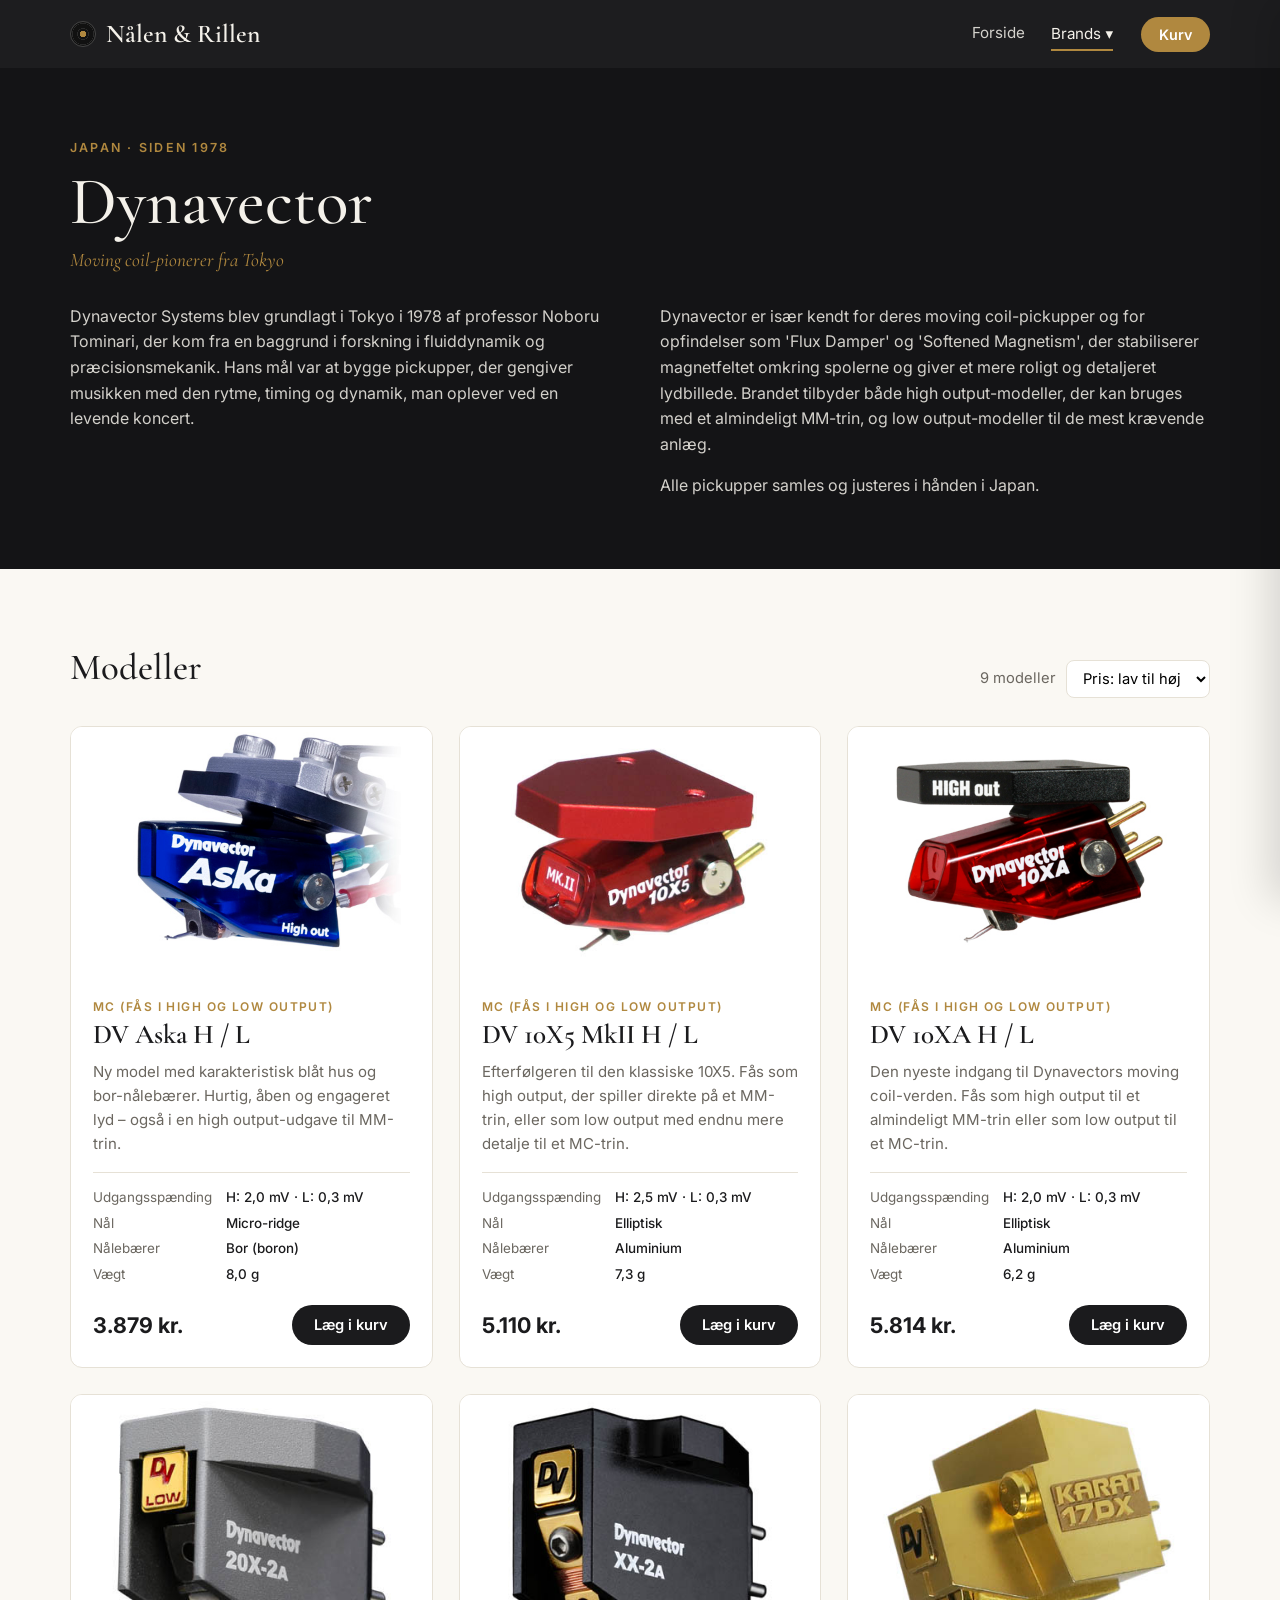
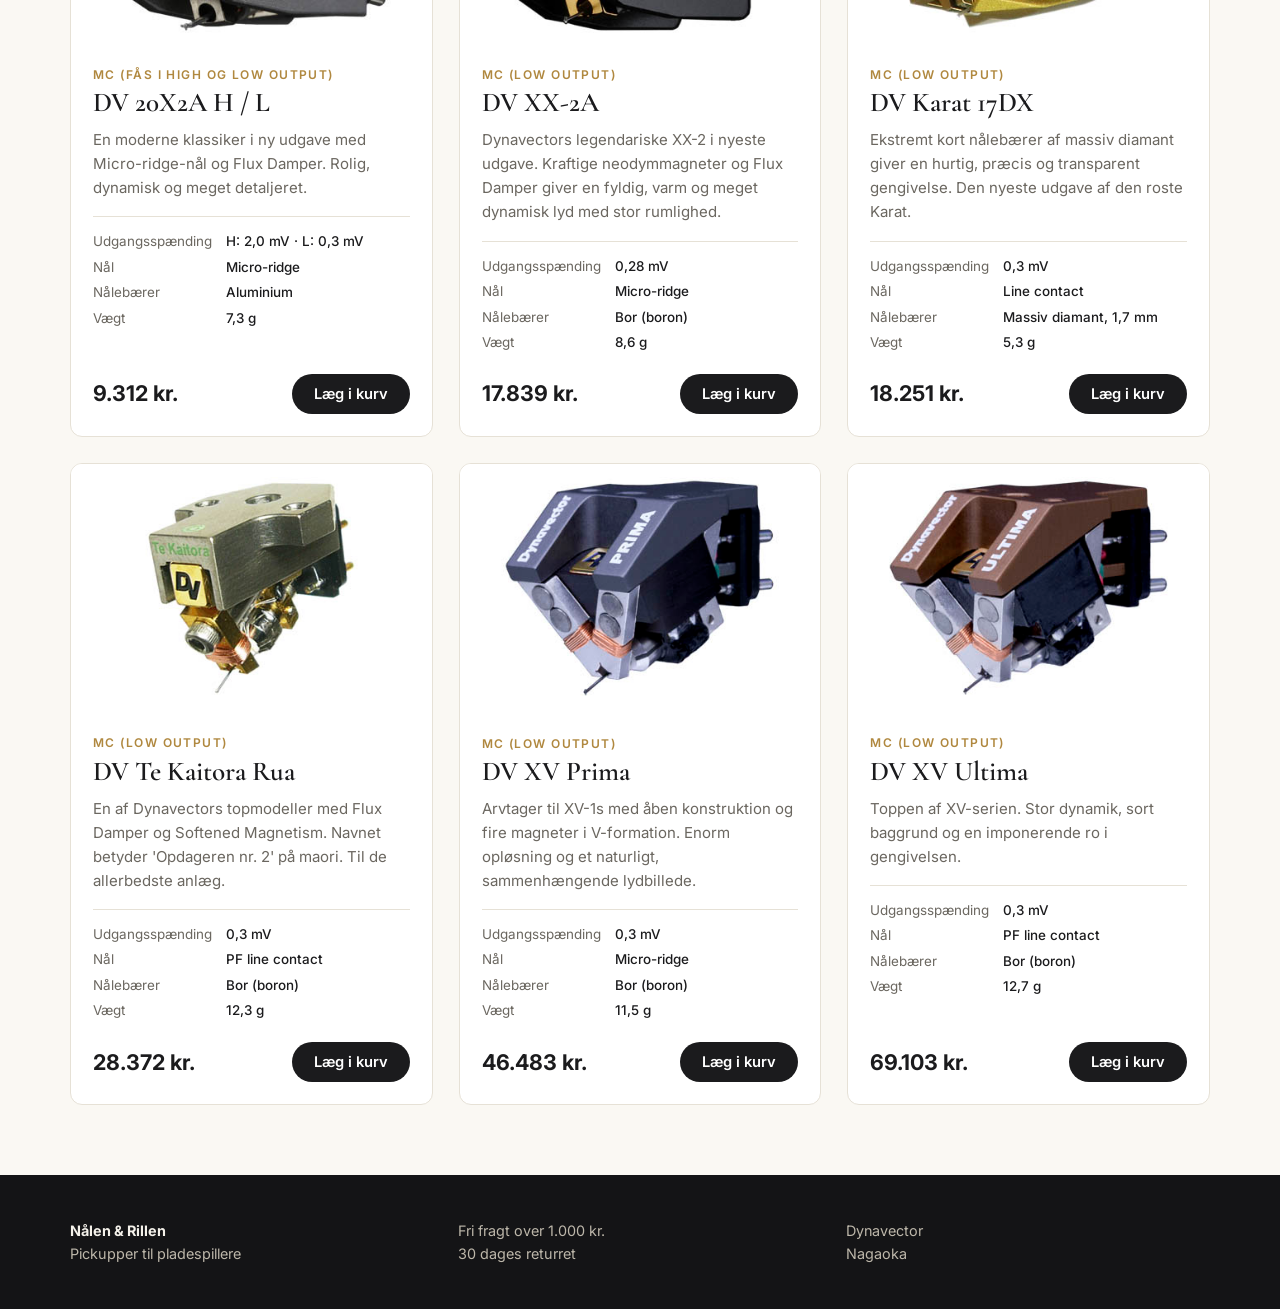
==== dynavector.html @ 0e0e4cc5 "Add files via upload" ====
<!doctype html>
<html lang="da">
<head>
  <meta charset="utf-8">
  <meta name="viewport" content="width=device-width, initial-scale=1">
  <link rel="preconnect" href="https://fonts.googleapis.com">
  <link href="https://fonts.googleapis.com/css2?family=Cormorant+Garamond:wght@500;600&family=Inter:wght@400;500;600;700&display=swap" rel="stylesheet">
  <link rel="stylesheet" href="css/style.css">
  <script src="js/products.js" defer></script>
  <script src="js/shop.js" defer></script>
  <title>Dynavector pickupper – Nålen & Rillen</title>
</head>
<body data-page="dynavector">
  <section class="brand-hero">
    <div class="wrap" id="brand-intro"></div>
  </section>
  <section>
    <div class="wrap">
      <div class="section-head">
        <h2>Modeller</h2>
        <div class="toolbar">
          <span id="count"></span>
          <select id="sort" aria-label="Sortér">
            <option value="asc">Pris: lav til høj</option>
            <option value="desc">Pris: høj til lav</option>
            <option value="none">Standard</option>
          </select>
        </div>
      </div>
      <div class="grid" id="product-grid"></div>
    </div>
  </section>
</body>
</html>
---- css/style.css ----
:root {
  --bg: #faf8f3;
  --surface: #ffffff;
  --ink: #1b1b1d;
  --muted: #6b6760;
  --line: #e6e1d6;
  --gold: #b0883f;
  --dark: #141416;
  --radius: 12px;
  --serif: "Cormorant Garamond", Georgia, serif;
  --sans: "Inter", system-ui, -apple-system, sans-serif;
}
* { box-sizing: border-box; }
html { scroll-behavior: smooth; scroll-padding-top: 90px; }
body { margin: 0; background: var(--bg); color: var(--ink); font-family: var(--sans); line-height: 1.6; }
a { color: inherit; }
img, svg { display: block; width: 100%; height: auto; }
.wrap { max-width: 1180px; margin: 0 auto; padding: 0 20px; }

/* Header */
.site-header { position: sticky; top: 0; z-index: 20; background: rgba(20,20,22,.96); color: #f4f1ea; backdrop-filter: blur(6px); }
.header-inner { display: flex; align-items: center; gap: 28px; height: 68px; }
.logo { display: flex; align-items: center; gap: 10px; font-family: var(--serif); font-size: 1.6rem; font-weight: 600; text-decoration: none; }
.logo-disc { width: 26px; height: 26px; border-radius: 50%; background: radial-gradient(circle, var(--gold) 0 18%, #111 19% 30%, #2a2a2a 31% 34%, #111 35% 60%, #2a2a2a 61% 64%, #111 65%); border: 1px solid #444; }
.main-nav { display: flex; gap: 26px; margin-left: auto; align-items: center; }
.main-nav a, .dropdown > span { text-decoration: none; font-size: .95rem; opacity: .85; cursor: pointer; padding: 6px 0; border-bottom: 2px solid transparent; }
.main-nav a:hover, .dropdown > span:hover { opacity: 1; }
.main-nav .active { opacity: 1; border-color: var(--gold); }
.dropdown { position: relative; }
.dropdown-menu { position: absolute; top: 100%; left: -16px; min-width: 180px; padding: 8px; background: #1f1f22; border-radius: 10px; box-shadow: 0 12px 30px rgba(0,0,0,.35); display: none; flex-direction: column; }
.dropdown:hover .dropdown-menu, .dropdown:focus-within .dropdown-menu { display: flex; }
.dropdown-menu a { padding: 10px 12px; border-radius: 6px; border: 0 !important; }
.dropdown-menu a:hover, .dropdown-menu a.active { background: #2c2c30; }
.cart-btn { background: var(--gold); color: #fff; border: 0; border-radius: 999px; padding: 9px 18px; font: 600 .9rem var(--sans); cursor: pointer; display: flex; gap: 8px; align-items: center; }
.cart-count { background: #fff; color: var(--ink); border-radius: 999px; min-width: 22px; padding: 0 6px; font-size: .78rem; line-height: 22px; text-align: center; }
.menu-toggle { display: none; background: none; border: 0; color: inherit; font-size: 1.5rem; margin-left: auto; cursor: pointer; }

/* Buttons */
.btn { border: 0; border-radius: 999px; padding: 11px 22px; font: 600 .92rem var(--sans); cursor: pointer; text-decoration: none; display: inline-block; transition: transform .15s, background .15s; }
.btn:active { transform: scale(.97); }
.btn-primary { background: var(--ink); color: #fff; }
.btn-primary:hover { background: var(--gold); }
.btn-primary:disabled { opacity: .4; cursor: not-allowed; background: var(--ink); }
.btn-light { background: #f4f1ea; color: var(--ink); }
.btn-light:hover { background: var(--gold); color: #fff; }

/* Hero */
.hero { background: radial-gradient(circle at 80% 30%, #2d2a24 0, var(--dark) 60%); color: #f4f1ea; padding: 100px 0 110px; overflow: hidden; }
.hero-inner { display: grid; grid-template-columns: 1.1fr .9fr; gap: 40px; align-items: center; }
.eyebrow { text-transform: uppercase; letter-spacing: .18em; font-size: .78rem; color: var(--gold); margin: 0 0 10px; font-weight: 600; }
.hero h1 { font-family: var(--serif); font-size: clamp(2.6rem, 6vw, 4.6rem); line-height: 1.02; margin: 0 0 20px; font-weight: 500; }
.hero p { font-size: 1.1rem; opacity: .8; max-width: 520px; }
.hero-actions { display: flex; gap: 12px; margin-top: 30px; flex-wrap: wrap; }
.record { aspect-ratio: 1; width: 100%; max-width: 420px; justify-self: center; border-radius: 50%; animation: spin 12s linear infinite;
  background: radial-gradient(circle, var(--gold) 0 14%, #111 14.5% 16%, transparent 16.5%),
    repeating-radial-gradient(circle, #151515 0 2px, #1d1d1d 2px 4px);
  box-shadow: 0 30px 80px rgba(0,0,0,.6), inset 0 0 0 1px #333; }
@keyframes spin { to { transform: rotate(360deg); } }
@media (prefers-reduced-motion: reduce) { .record { animation: none; } }

/* Sections */
section { padding: 70px 0; }
.section-head { display: flex; justify-content: space-between; align-items: end; gap: 20px; margin-bottom: 28px; flex-wrap: wrap; }
h2 { font-family: var(--serif); font-size: 2.3rem; font-weight: 500; margin: 0; }
.brand-cards { display: grid; grid-template-columns: 1fr 1fr; gap: 24px; }
.brand-card { position: relative; border-radius: var(--radius); padding: 44px 36px; color: #f4f1ea; text-decoration: none; min-height: 260px; display: flex; flex-direction: column; justify-content: end; overflow: hidden; transition: transform .2s; }
.brand-card:hover { transform: translateY(-4px); }
.brand-card.dv { background: linear-gradient(135deg, #0f2a44, #14161a); }
.brand-card.ng { background: linear-gradient(135deg, #5a1520, #1a1a1a); }
.brand-card h3 { font-family: var(--serif); font-size: 2.4rem; font-weight: 500; margin: 0 0 6px; }
.brand-card p { margin: 0 0 18px; opacity: .8; }
.brand-card .arrow { font-weight: 600; color: var(--gold); }

.featured { display: grid; grid-template-columns: repeat(4, 1fr); gap: 20px; }
.mini { background: var(--surface); border: 1px solid var(--line); border-radius: var(--radius); overflow: hidden; text-decoration: none; transition: box-shadow .2s, transform .2s; }
.mini:hover { box-shadow: 0 12px 30px rgba(0,0,0,.08); transform: translateY(-3px); }
.mini-body { padding: 14px 16px; display: flex; justify-content: space-between; gap: 10px; font-size: .92rem; }
.mini-body span { color: var(--muted); white-space: nowrap; }

.usp { display: grid; grid-template-columns: repeat(3, 1fr); gap: 24px; border-top: 1px solid var(--line); padding-top: 40px; }
.usp h4 { margin: 0 0 6px; font-size: 1rem; }
.usp p { margin: 0; color: var(--muted); font-size: .94rem; }

/* Brand page */
.brand-hero { background: var(--dark); color: #f4f1ea; padding: 70px 0; }
.brand-hero h1 { font-family: var(--serif); font-size: clamp(2.6rem, 6vw, 4.2rem); font-weight: 500; margin: 0; line-height: 1; }
.brand-hero .lead { font-size: 1.2rem; color: var(--gold); margin: 10px 0 28px; font-family: var(--serif); font-style: italic; }
.intro-text { columns: 2 320px; column-gap: 40px; opacity: .85; }
.intro-text p { margin: 0 0 1em; break-inside: avoid; }
.toolbar { display: flex; align-items: center; gap: 10px; color: var(--muted); font-size: .92rem; }
select { font: inherit; padding: 8px 12px; border-radius: 8px; border: 1px solid var(--line); background: var(--surface); }

.grid { display: grid; grid-template-columns: repeat(auto-fill, minmax(300px, 1fr)); gap: 26px; }
.product { background: var(--surface); border: 1px solid var(--line); border-radius: var(--radius); overflow: hidden; display: flex; flex-direction: column; transition: box-shadow .2s; }
.product:hover { box-shadow: 0 14px 34px rgba(0,0,0,.08); }
.product:target { outline: 2px solid var(--gold); outline-offset: 3px; }
.product-body { padding: 22px; display: flex; flex-direction: column; flex: 1; }
.product-type { margin: 0; font-size: .75rem; text-transform: uppercase; letter-spacing: .12em; color: var(--gold); font-weight: 600; }
.product h3 { font-family: var(--serif); font-size: 1.7rem; font-weight: 600; margin: 4px 0 10px; line-height: 1.1; }
.product-desc { color: var(--muted); font-size: .94rem; margin: 0 0 16px; }
.specs { display: grid; grid-template-columns: auto 1fr; gap: 4px 14px; font-size: .84rem; margin: 0 0 20px; padding-top: 14px; border-top: 1px solid var(--line); }
.specs dt { color: var(--muted); }
.specs dd { margin: 0; font-weight: 500; }
.product-foot { margin-top: auto; display: flex; justify-content: space-between; align-items: center; gap: 12px; }
.price { font-size: 1.35rem; font-weight: 700; }

/* Cart drawer */
.cart-overlay { position: fixed; inset: 0; background: rgba(0,0,0,.4); opacity: 0; pointer-events: none; transition: opacity .25s; z-index: 40; }
.cart-drawer { position: fixed; top: 0; right: 0; height: 100%; width: min(400px, 100%); background: var(--surface); z-index: 50; transform: translateX(100%); transition: transform .3s ease; display: flex; flex-direction: column; box-shadow: -10px 0 40px rgba(0,0,0,.15); }
.cart-open .cart-overlay { opacity: 1; pointer-events: auto; }
.cart-open .cart-drawer { transform: none; }
.cart-head { display: flex; justify-content: space-between; align-items: center; padding: 20px 22px; border-bottom: 1px solid var(--line); }
.cart-head h2 { font-size: 1.7rem; }
.cart-head button { background: none; border: 0; font-size: 1.2rem; cursor: pointer; }
#cart-items { list-style: none; margin: 0; padding: 10px 22px; overflow-y: auto; flex: 1; }
.cart-item { display: flex; gap: 14px; padding: 14px 0; border-bottom: 1px solid var(--line); }
.cart-thumb { width: 90px; flex-shrink: 0; border-radius: 8px; overflow: hidden; }
.cart-info { display: flex; flex-direction: column; gap: 2px; font-size: .92rem; }
.cart-info span { color: var(--muted); }
.qty { display: flex; align-items: center; gap: 10px; margin-top: 6px; }
.qty button { width: 28px; height: 28px; border-radius: 50%; border: 1px solid var(--line); background: var(--bg); cursor: pointer; }
.qty span { color: var(--ink); min-width: 16px; text-align: center; }
.cart-empty { color: var(--muted); padding: 30px 0; text-align: center; }
.cart-foot { padding: 20px 22px; border-top: 1px solid var(--line); }
.cart-sum { display: flex; justify-content: space-between; margin-bottom: 14px; }
.cart-foot .btn { width: 100%; }

/* Footer */
.site-footer { background: var(--dark); color: #bdb7aa; padding: 44px 0; font-size: .9rem; }
.footer-inner { display: grid; grid-template-columns: repeat(3, 1fr); gap: 24px; }
.site-footer strong { color: #f4f1ea; }
.site-footer a { text-decoration: none; }
.site-footer a:hover { color: var(--gold); }

/* Responsive */
@media (max-width: 900px) {
  .hero-inner { grid-template-columns: 1fr; }
  .record { max-width: 260px; }
  .featured { grid-template-columns: 1fr 1fr; }
}
@media (max-width: 680px) {
  .wrap { padding: 0 16px; }
  .menu-toggle { display: block; }
  .header-inner { gap: 12px; }
  .main-nav { display: none; position: absolute; top: 68px; left: 0; right: 0; background: var(--dark); flex-direction: column; align-items: stretch; gap: 0; padding: 8px 16px 16px; }
  .menu-open .main-nav { display: flex; }
  .main-nav a, .dropdown > span { padding: 12px 0; border: 0; }
  .dropdown-menu { display: flex; position: static; background: none; box-shadow: none; padding: 0 0 0 14px; }
  .brand-cards, .usp, .footer-inner { grid-template-columns: 1fr; }
  .hero { padding: 60px 0; }
  .grid { grid-template-columns: 1fr; }
}

/* Rigtige produktfotos: samme format som tegningerne */
.product-img img, .cart-thumb img { aspect-ratio: 320 / 220; object-fit: contain; background: #fff; }
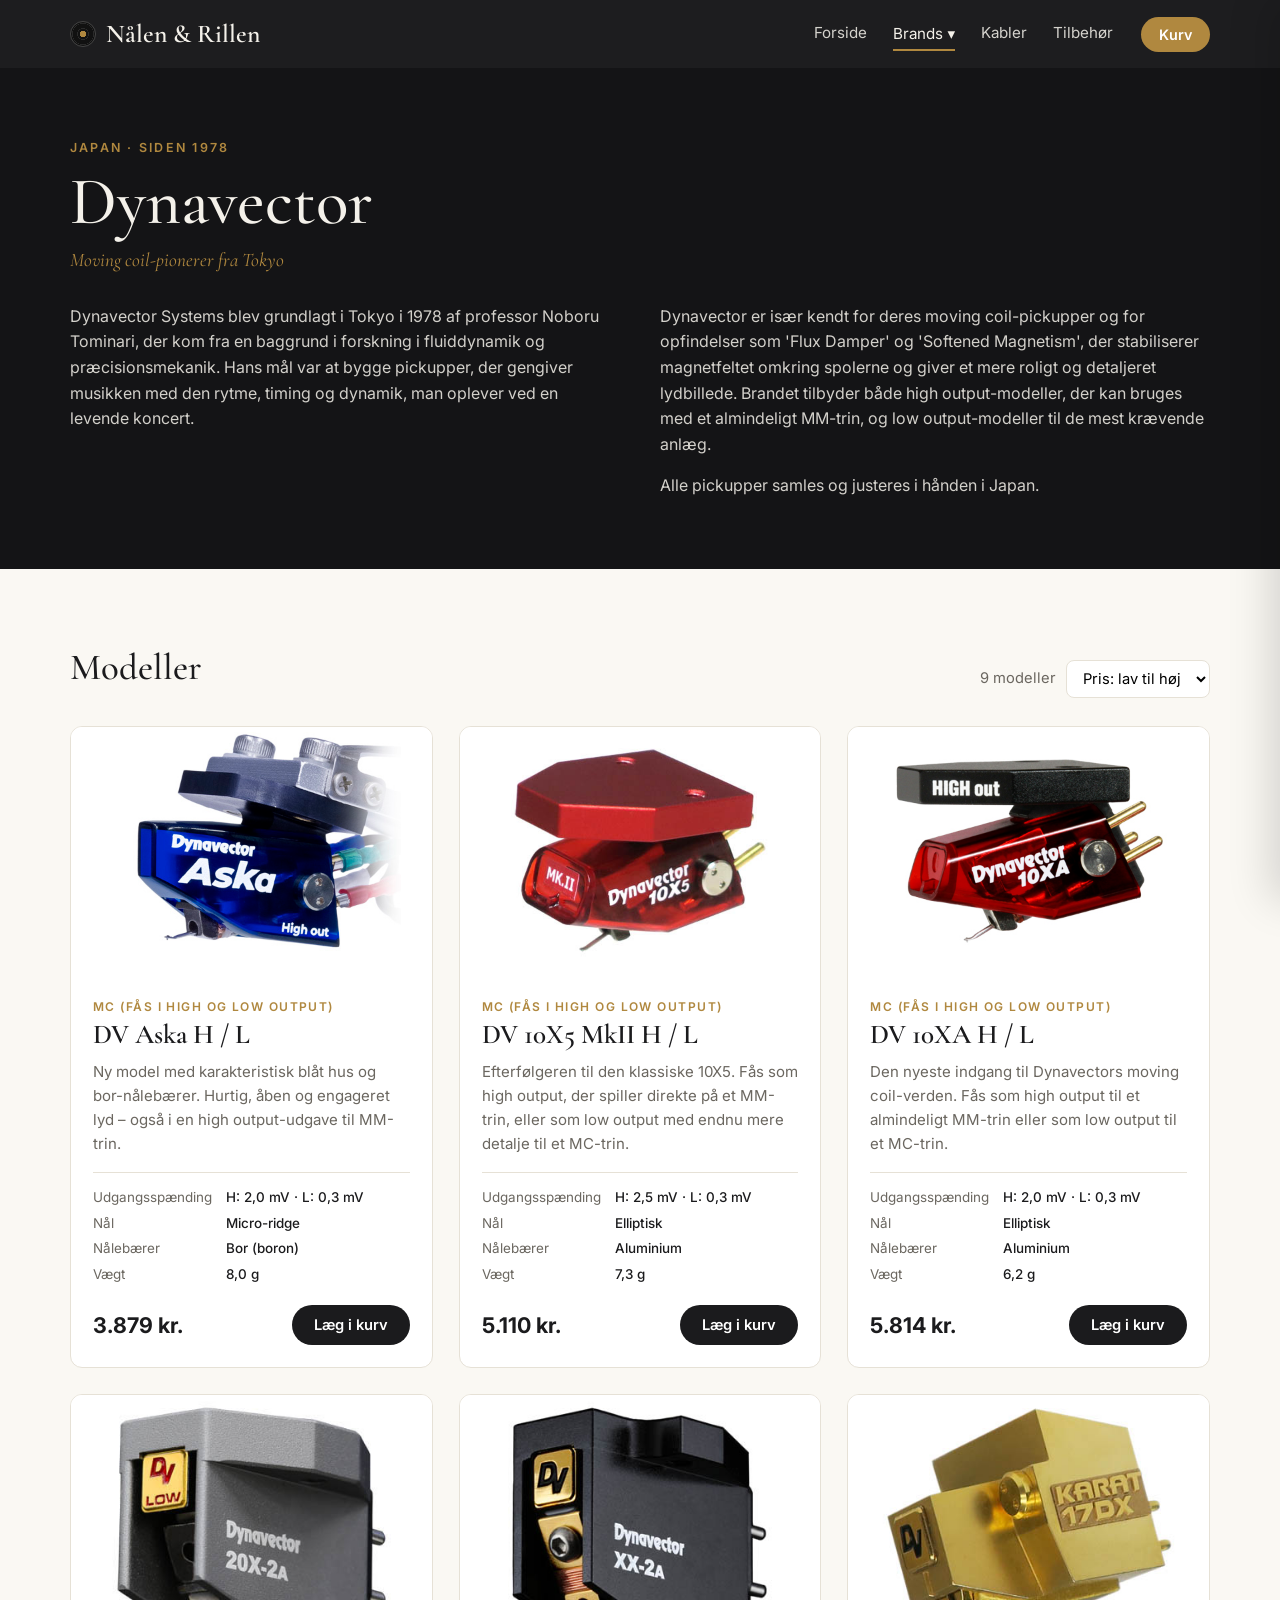
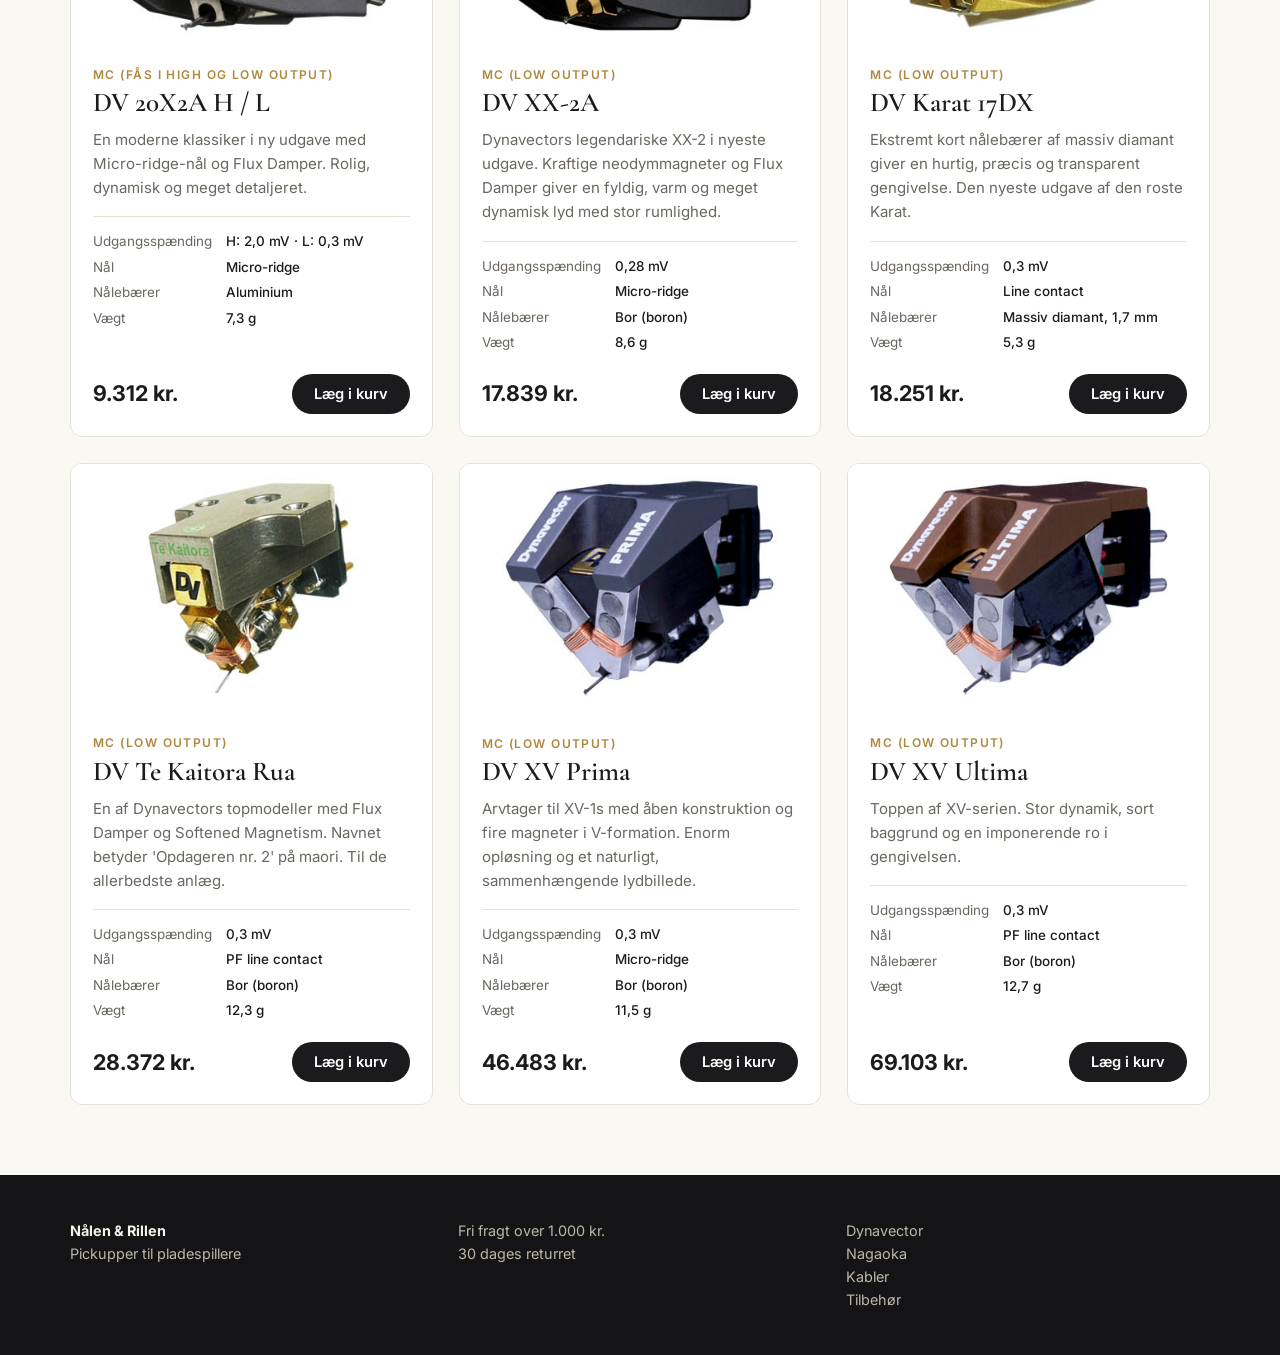
==== commit 995dde6b: "Kabler: hele Cardas-prislisten 2025 med billeder fra cardas.com 45 produkter i 7 grupper med valg af" ====
--- a/dynavector.html
+++ b/dynavector.html
@@ -7,6 +7,7 @@
   <link href="https://fonts.googleapis.com/css2?family=Cormorant+Garamond:wght@500;600&family=Inter:wght@400;500;600;700&display=swap" rel="stylesheet">
   <link rel="stylesheet" href="css/style.css">
   <script src="js/products.js" defer></script>
+  <script src="js/cardas.js" defer></script>
   <script src="js/shop.js" defer></script>
   <title>Dynavector pickupper – Nålen & Rillen</title>
 </head>
--- a/css/style.css
+++ b/css/style.css
@@ -153,3 +153,17 @@
 
 /* Rigtige produktfotos: samme format som tegningerne */
 .product-img img, .cart-thumb img { aspect-ratio: 320 / 220; object-fit: contain; background: #fff; }
+
+/* Valg af længde/stik på kabler */
+.variants { display: grid; grid-template-columns: 1fr 1fr; gap: 10px; margin: 4px 0 14px; }
+.variants label { display: flex; flex-direction: column; gap: 4px; font-size: .78rem; font-weight: 600; text-transform: uppercase; letter-spacing: .06em; color: #777; }
+.variants select { font: inherit; font-size: .95rem; text-transform: none; letter-spacing: 0; color: #222; padding: 8px 10px; border: 1px solid #d8d2c4; border-radius: 8px; background: #fff; }
+@media (max-width: 420px) { .variants { grid-template-columns: 1fr; } }
+
+/* Grupper på kabelsiden */
+.grid.grouped { display: block; }
+.group { margin-bottom: 48px; scroll-margin-top: 90px; }
+.group-title { font-family: "Cormorant Garamond", Georgia, serif; font-size: 1.8rem; font-weight: 600; margin: 0 0 18px; padding-bottom: 8px; border-bottom: 1px solid #e3ddcf; }
+.group-nav { display: flex; flex-wrap: wrap; gap: 8px; margin-top: 22px; }
+.group-nav a { padding: 7px 14px; border: 1px solid rgba(255,255,255,.25); border-radius: 999px; color: inherit; text-decoration: none; font-size: .9rem; }
+.group-nav a:hover { border-color: #c9a24b; color: #c9a24b; }
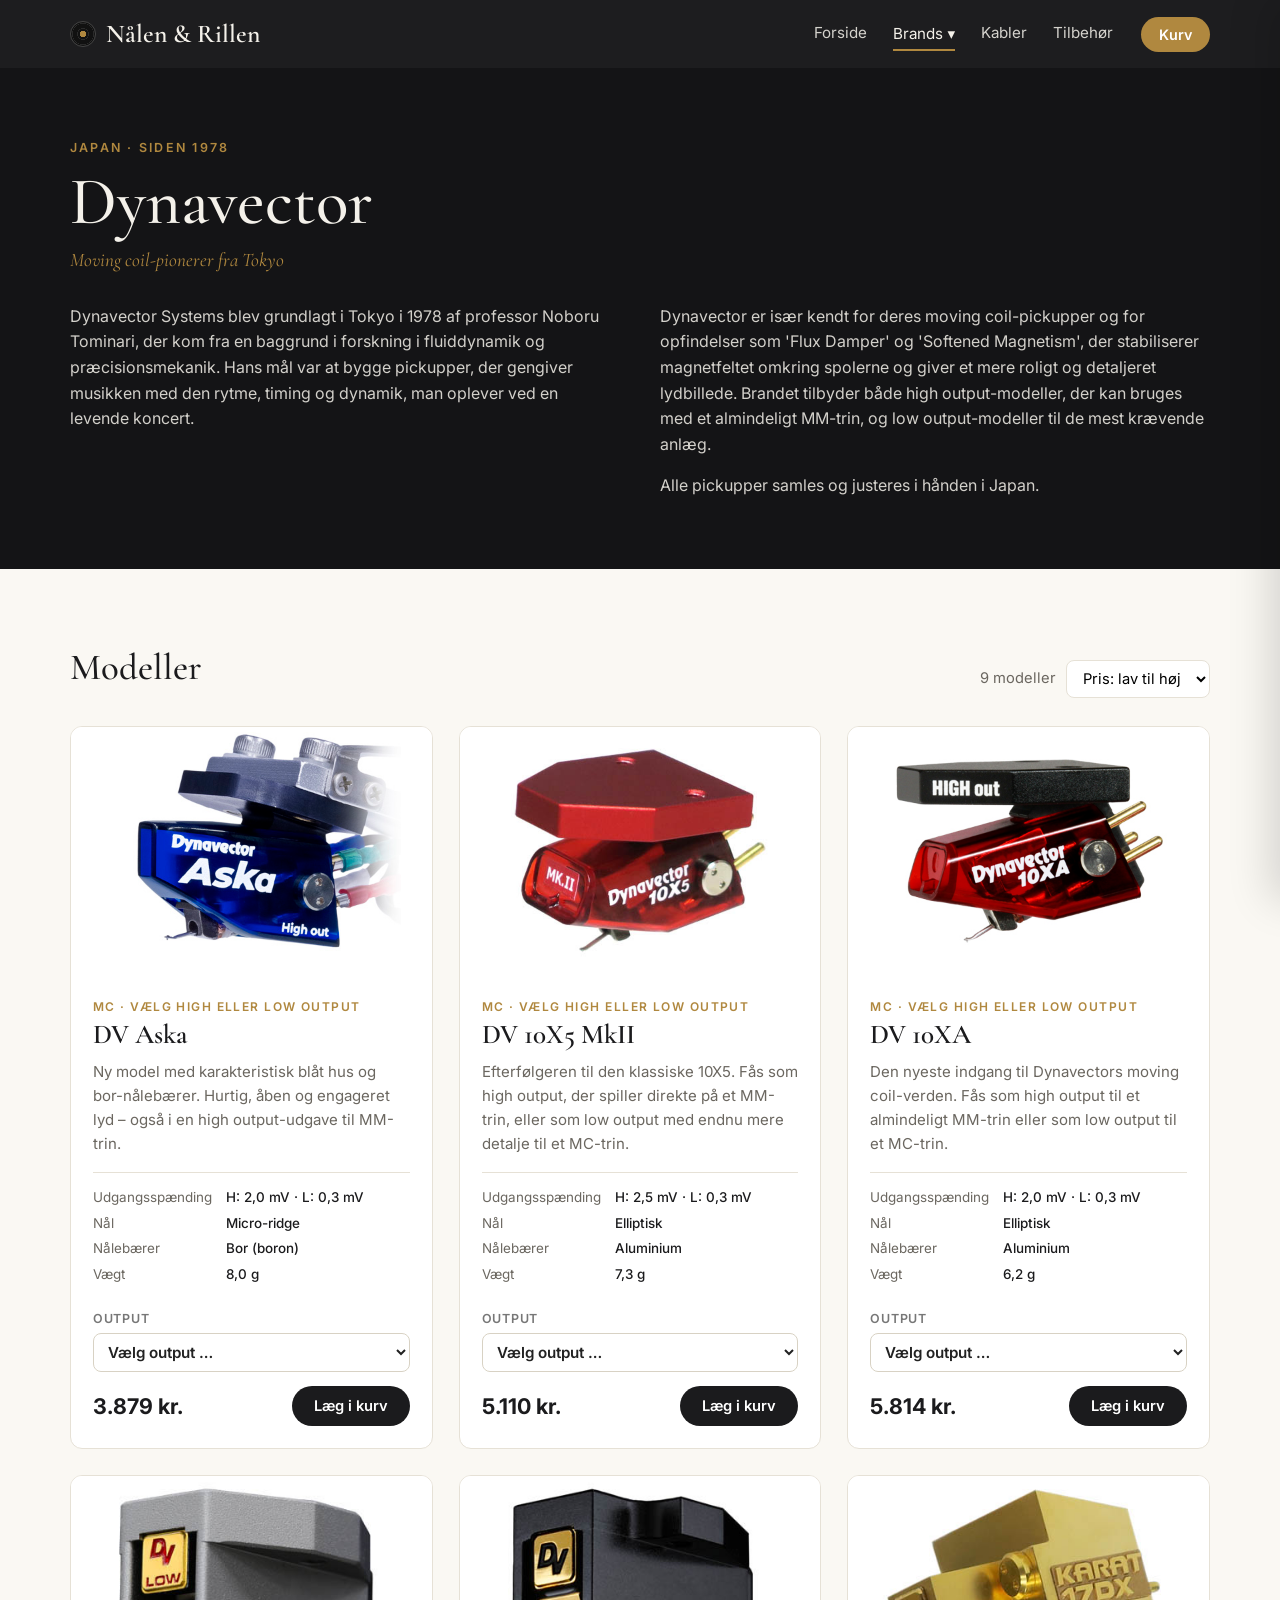
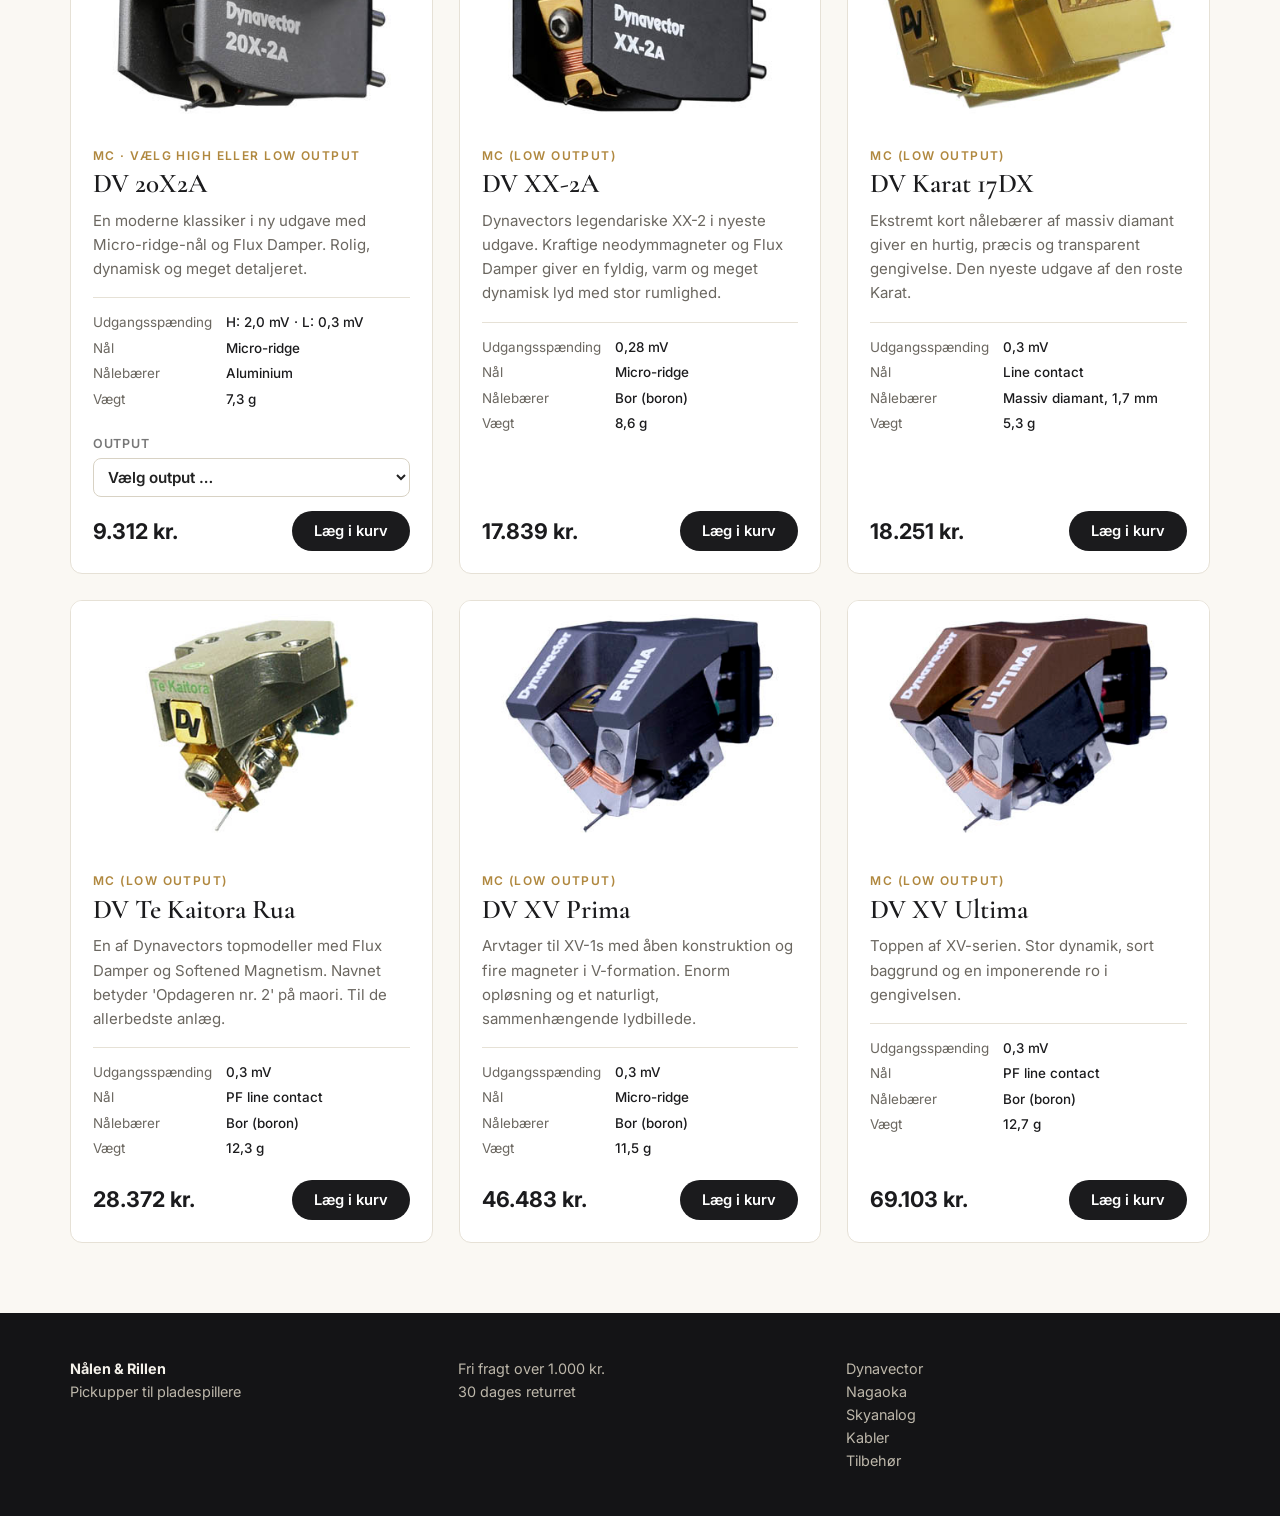
==== commit a2f9fb9b: "Nyt brand: Skyanalog (7 MC-pickupper) med priser fra prislisten 2025 og billeder fra skyanalog.com C" ====
--- a/dynavector.html
+++ b/dynavector.html
@@ -8,6 +8,7 @@
   <link rel="stylesheet" href="css/style.css">
   <script src="js/products.js" defer></script>
   <script src="js/cardas.js" defer></script>
+  <script src="js/skyanalog.js" defer></script>
   <script src="js/shop.js" defer></script>
   <title>Dynavector pickupper – Nålen & Rillen</title>
 </head>
--- a/css/style.css
+++ b/css/style.css
@@ -62,11 +62,12 @@
 section { padding: 70px 0; }
 .section-head { display: flex; justify-content: space-between; align-items: end; gap: 20px; margin-bottom: 28px; flex-wrap: wrap; }
 h2 { font-family: var(--serif); font-size: 2.3rem; font-weight: 500; margin: 0; }
-.brand-cards { display: grid; grid-template-columns: 1fr 1fr; gap: 24px; }
+.brand-cards { display: grid; grid-template-columns: repeat(3, 1fr); gap: 24px; }
 .brand-card { position: relative; border-radius: var(--radius); padding: 44px 36px; color: #f4f1ea; text-decoration: none; min-height: 260px; display: flex; flex-direction: column; justify-content: end; overflow: hidden; transition: transform .2s; }
 .brand-card:hover { transform: translateY(-4px); }
 .brand-card.dv { background: linear-gradient(135deg, #0f2a44, #14161a); }
 .brand-card.ng { background: linear-gradient(135deg, #5a1520, #1a1a1a); }
+.brand-card.sk { background: linear-gradient(135deg, #8a6514, #1a1a1a); }
 .brand-card h3 { font-family: var(--serif); font-size: 2.4rem; font-weight: 500; margin: 0 0 6px; }
 .brand-card p { margin: 0 0 18px; opacity: .8; }
 .brand-card .arrow { font-weight: 600; color: var(--gold); }
@@ -167,3 +168,6 @@
 .group-nav { display: flex; flex-wrap: wrap; gap: 8px; margin-top: 22px; }
 .group-nav a { padding: 7px 14px; border: 1px solid rgba(255,255,255,.25); border-radius: 999px; color: inherit; text-decoration: none; font-size: .9rem; }
 .group-nav a:hover { border-color: #c9a24b; color: #c9a24b; }
+
+.variants.single { grid-template-columns: 1fr; }
+.variants select.needs-choice { border-color: #c0392b; box-shadow: 0 0 0 3px rgba(192,57,43,.18); }
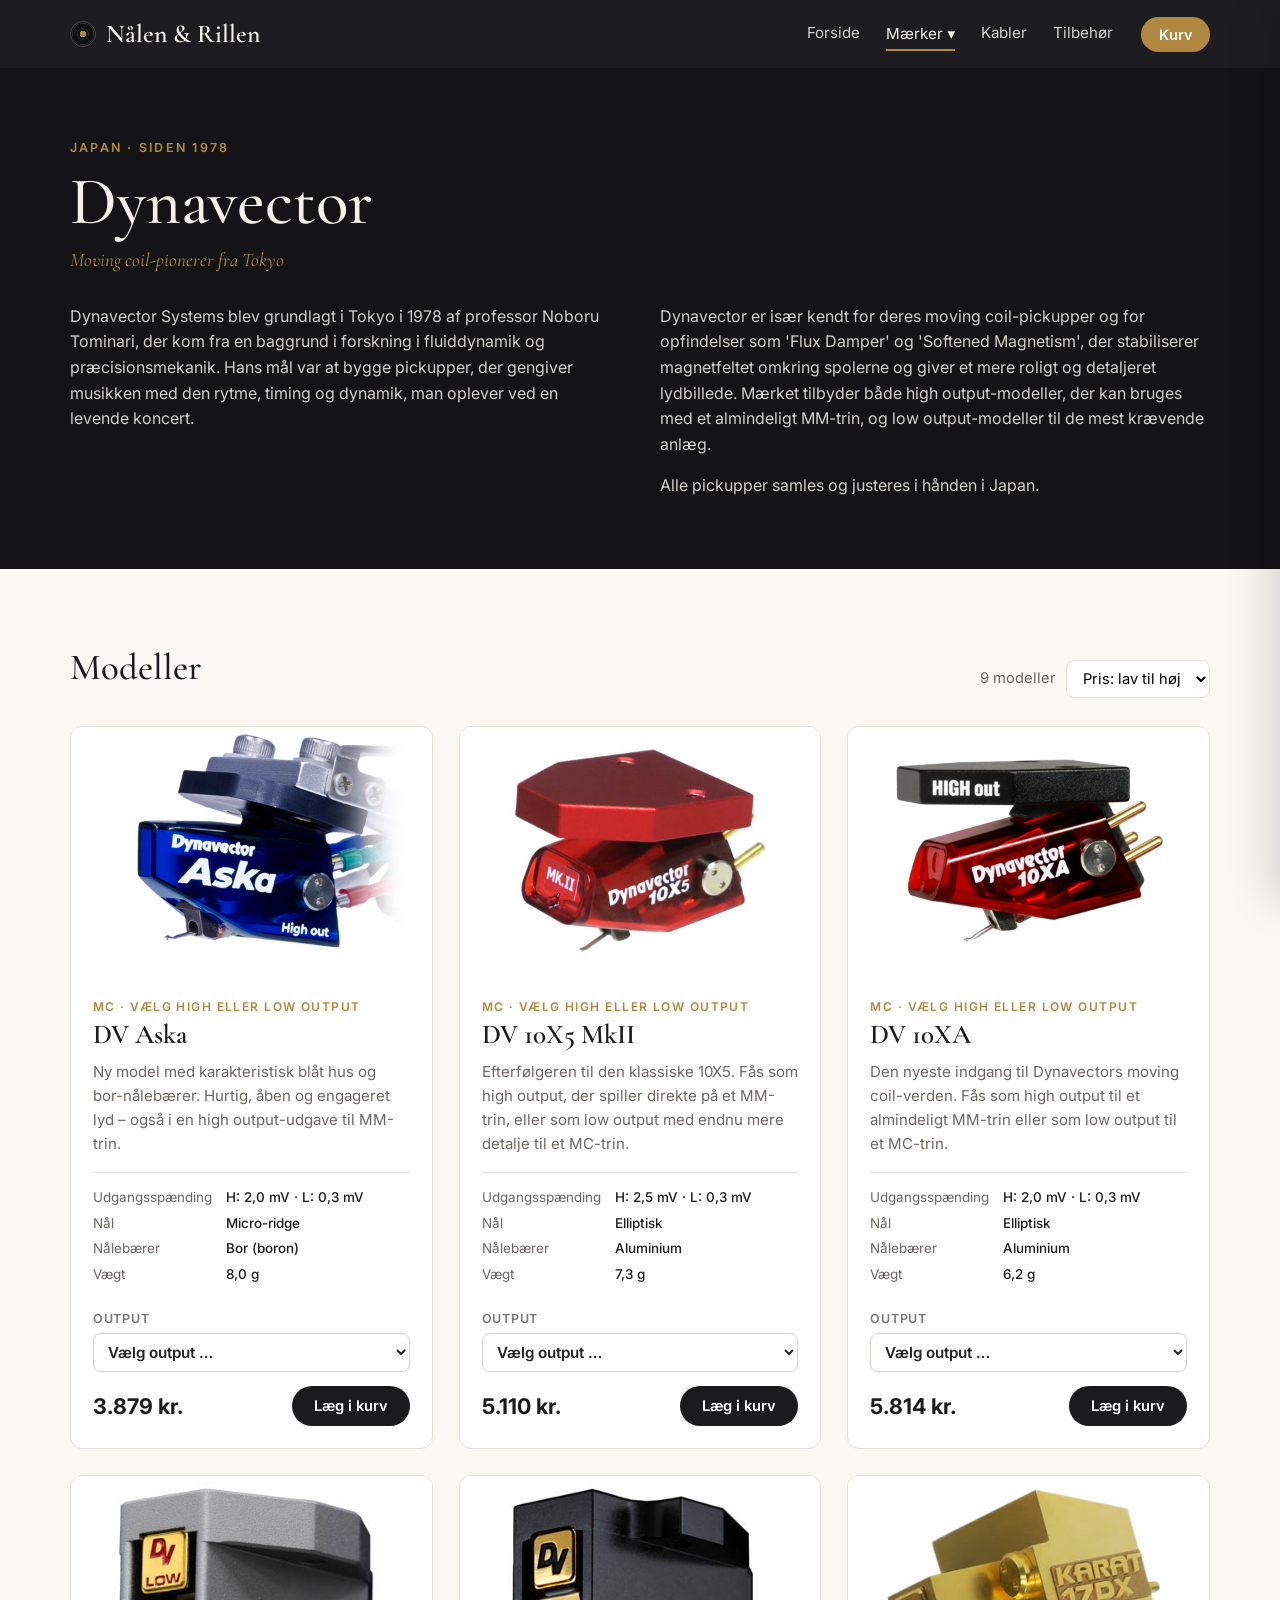
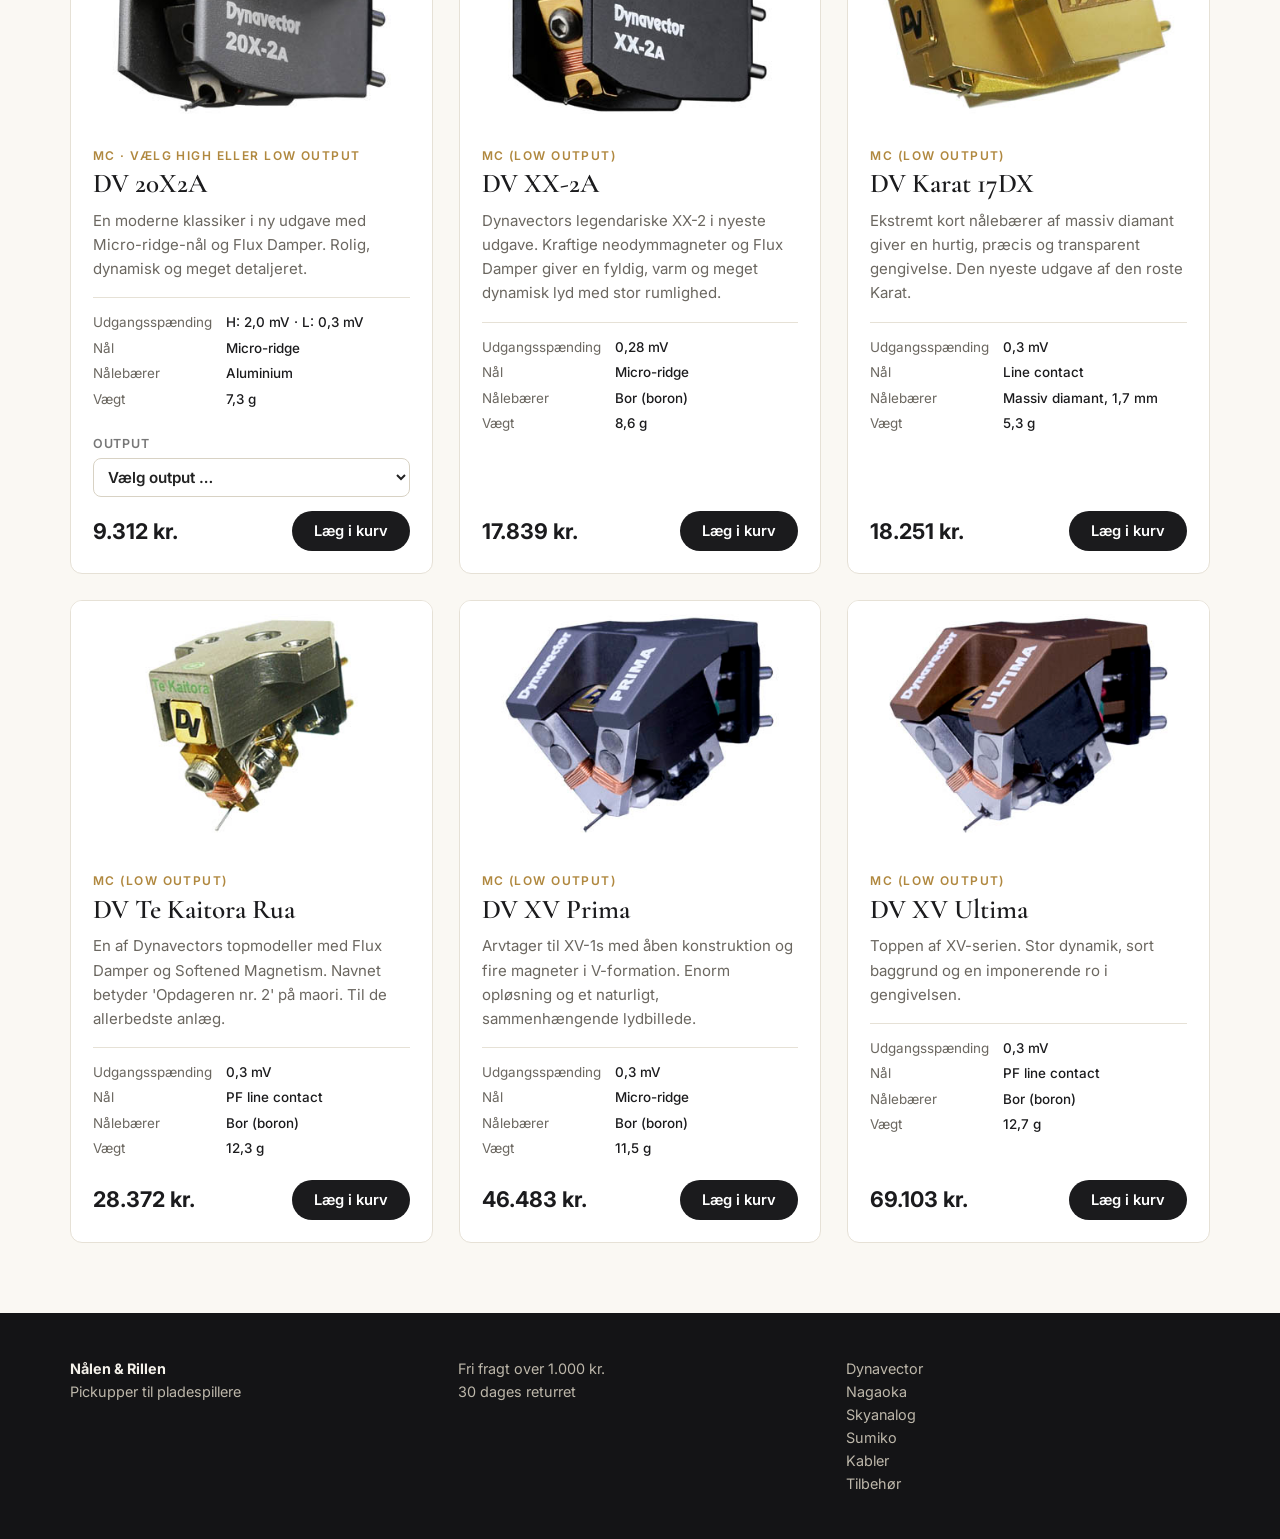
==== commit 8b9cbb90: "Nyt mærke: Sumiko (9 pickupper) med priser fra Classic HiFi-prislisten 2026 og billeder fra PS Audio" ====
--- a/dynavector.html
+++ b/dynavector.html
@@ -9,6 +9,7 @@
   <script src="js/products.js" defer></script>
   <script src="js/cardas.js" defer></script>
   <script src="js/skyanalog.js" defer></script>
+  <script src="js/sumiko.js" defer></script>
   <script src="js/shop.js" defer></script>
   <title>Dynavector pickupper – Nålen & Rillen</title>
 </head>
--- a/css/style.css
+++ b/css/style.css
@@ -62,12 +62,13 @@
 section { padding: 70px 0; }
 .section-head { display: flex; justify-content: space-between; align-items: end; gap: 20px; margin-bottom: 28px; flex-wrap: wrap; }
 h2 { font-family: var(--serif); font-size: 2.3rem; font-weight: 500; margin: 0; }
-.brand-cards { display: grid; grid-template-columns: repeat(3, 1fr); gap: 24px; }
+.brand-cards { display: grid; grid-template-columns: repeat(auto-fit, minmax(240px, 1fr)); gap: 24px; }
 .brand-card { position: relative; border-radius: var(--radius); padding: 44px 36px; color: #f4f1ea; text-decoration: none; min-height: 260px; display: flex; flex-direction: column; justify-content: end; overflow: hidden; transition: transform .2s; }
 .brand-card:hover { transform: translateY(-4px); }
 .brand-card.dv { background: linear-gradient(135deg, #0f2a44, #14161a); }
 .brand-card.ng { background: linear-gradient(135deg, #5a1520, #1a1a1a); }
 .brand-card.sk { background: linear-gradient(135deg, #8a6514, #1a1a1a); }
+.brand-card.su { background: linear-gradient(135deg, #1f3f8f, #14161a); }
 .brand-card h3 { font-family: var(--serif); font-size: 2.4rem; font-weight: 500; margin: 0 0 6px; }
 .brand-card p { margin: 0 0 18px; opacity: .8; }
 .brand-card .arrow { font-weight: 600; color: var(--gold); }
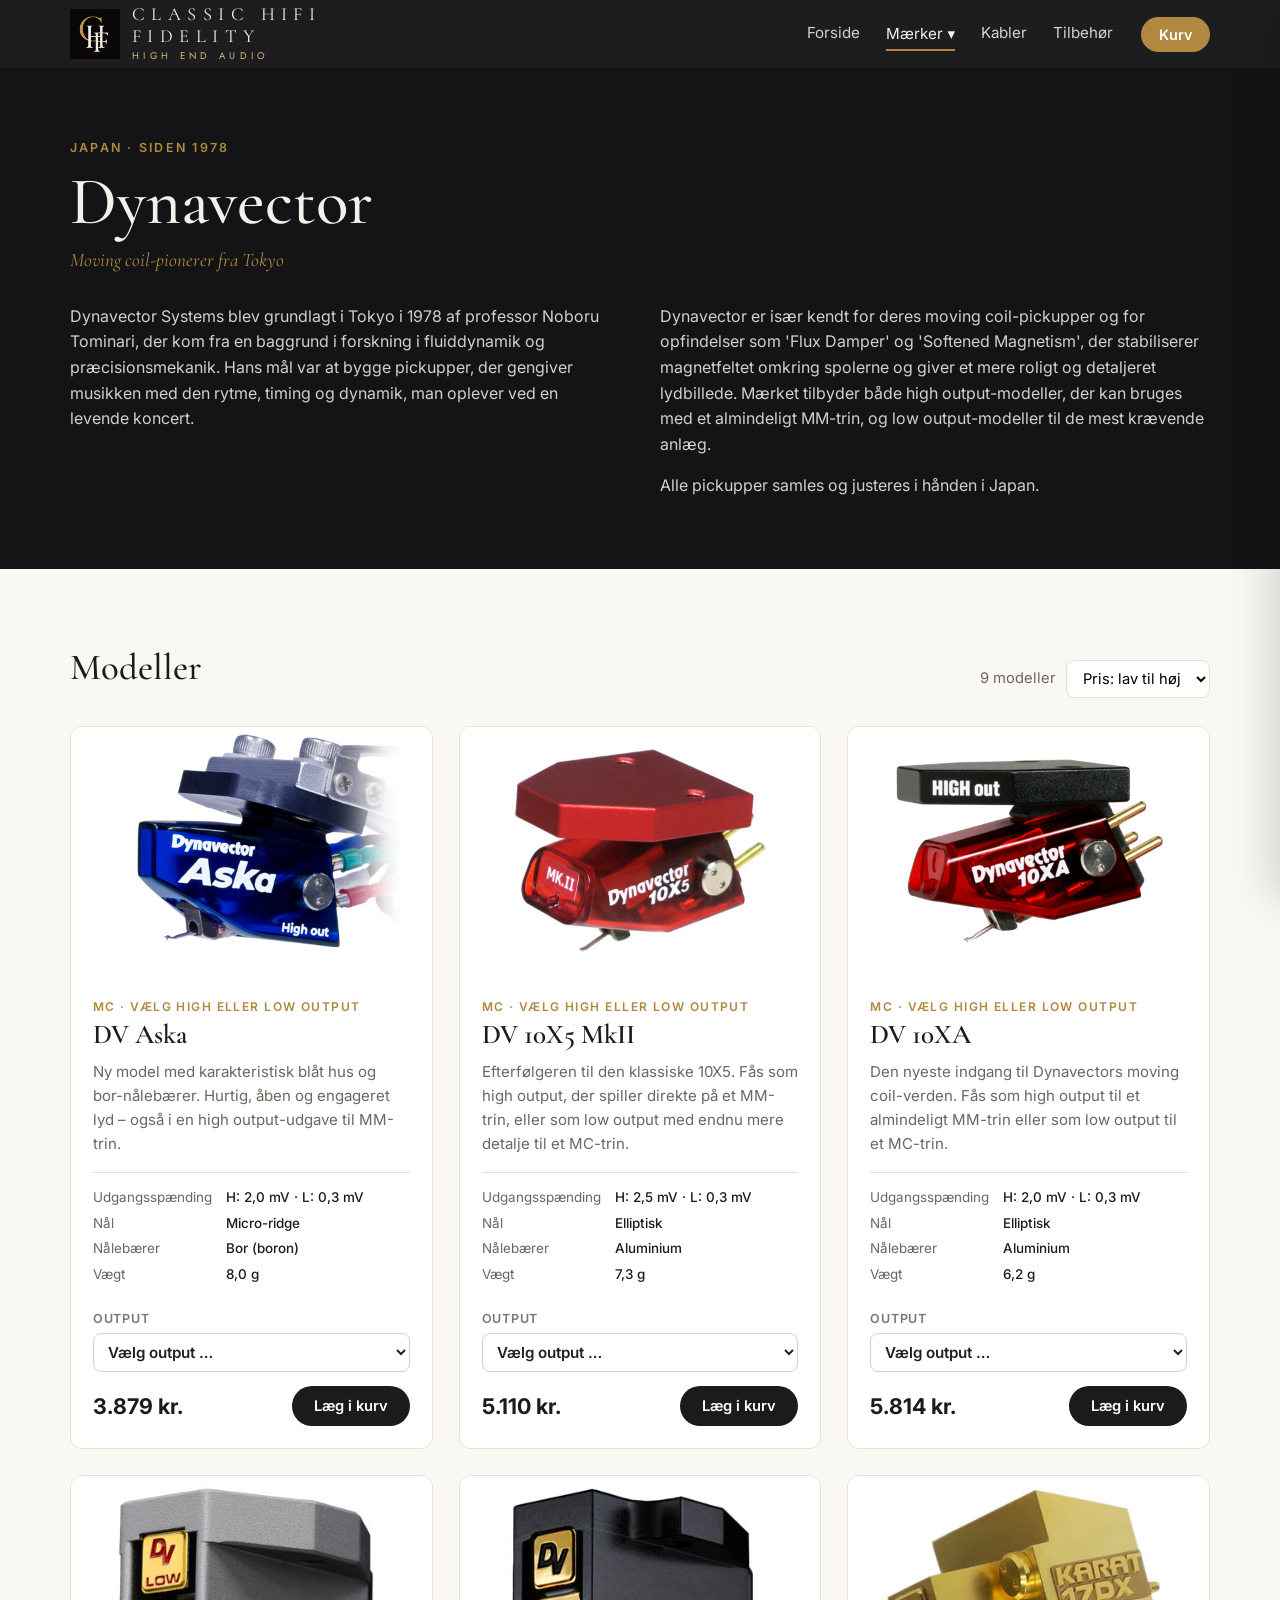
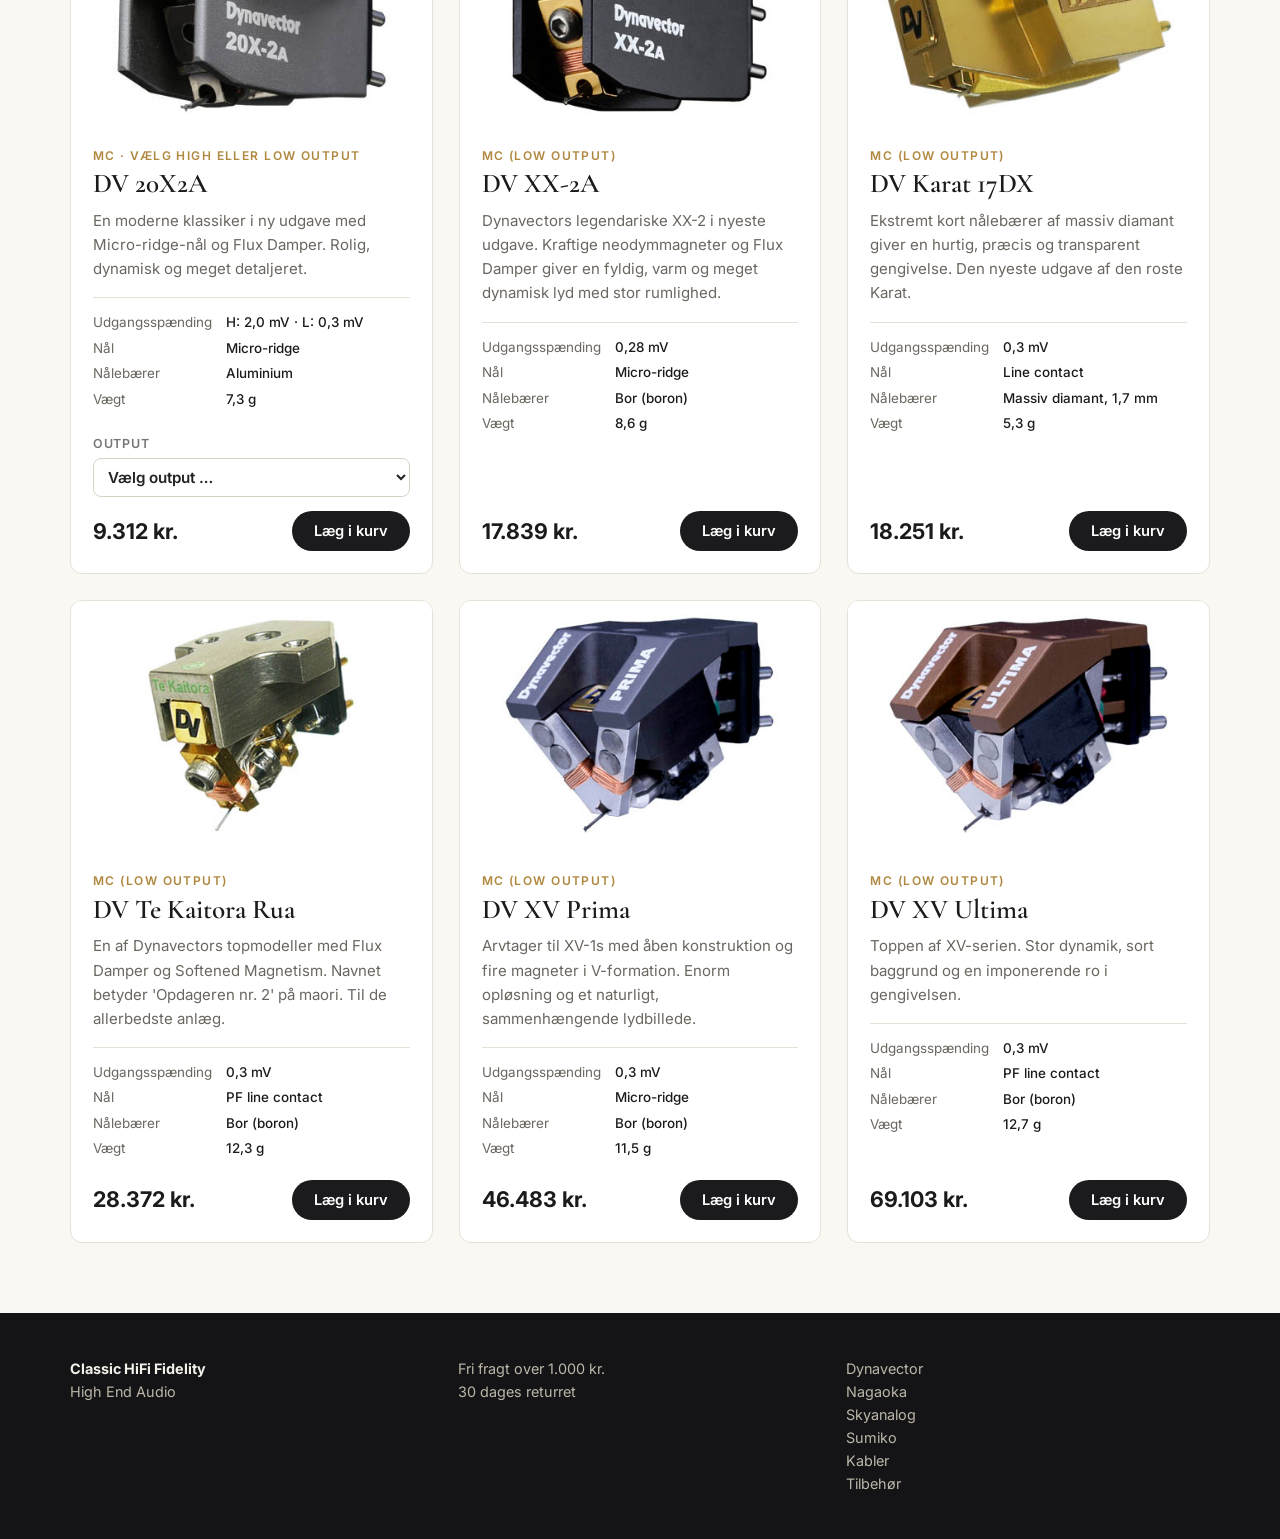
==== commit dc675e56: "Nyt navn: Classic HiFi Fidelity – High End Audio med logo og favicon fra classic-hifi.dk Co-Authored" ====
--- a/dynavector.html
+++ b/dynavector.html
@@ -4,14 +4,16 @@
   <meta charset="utf-8">
   <meta name="viewport" content="width=device-width, initial-scale=1">
   <link rel="preconnect" href="https://fonts.googleapis.com">
-  <link href="https://fonts.googleapis.com/css2?family=Cormorant+Garamond:wght@500;600&family=Inter:wght@400;500;600;700&display=swap" rel="stylesheet">
+  <link href="https://fonts.googleapis.com/css2?family=Cormorant+Garamond:wght@500;600&family=Inter:wght@400;500;600;700&family=Jost:wght@400&display=swap" rel="stylesheet">
   <link rel="stylesheet" href="css/style.css">
+  <link rel="icon" type="image/png" sizes="32x32" href="img/favicon-32.png">
+  <link rel="apple-touch-icon" href="img/apple-touch-icon.png">
   <script src="js/products.js" defer></script>
   <script src="js/cardas.js" defer></script>
   <script src="js/skyanalog.js" defer></script>
   <script src="js/sumiko.js" defer></script>
   <script src="js/shop.js" defer></script>
-  <title>Dynavector pickupper – Nålen & Rillen</title>
+  <title>Dynavector pickupper – Classic HiFi Fidelity</title>
 </head>
 <body data-page="dynavector">
   <section class="brand-hero">
--- a/css/style.css
+++ b/css/style.css
@@ -20,7 +20,13 @@
 /* Header */
 .site-header { position: sticky; top: 0; z-index: 20; background: rgba(20,20,22,.96); color: #f4f1ea; backdrop-filter: blur(6px); }
 .header-inner { display: flex; align-items: center; gap: 28px; height: 68px; }
-.logo { display: flex; align-items: center; gap: 10px; font-family: var(--serif); font-size: 1.6rem; font-weight: 600; text-decoration: none; }
+.logo { display: flex; align-items: center; gap: 12px; text-decoration: none; color: #f3efe8; }
+.logo-mark { width: 50px; height: 50px; flex: none; background: #000; overflow: hidden; display: block; }
+.logo-mark img { width: 100%; height: 100%; object-fit: contain; transform: scale(1.35); display: block; }
+.logo-text { display: flex; flex-direction: column; }
+.logo-name { font-family: "Cormorant Garamond", Georgia, serif; font-size: 1.15rem; font-weight: 400; letter-spacing: .35em; line-height: 1.2; text-transform: uppercase; color: #f3efe8; }
+.logo-sub { font-family: Jost, "Segoe UI", sans-serif; font-size: .6rem; letter-spacing: .45em; text-transform: uppercase; color: #dab981; margin-top: 2px; }
+@media (max-width: 480px) { .logo-name { font-size: .95rem; letter-spacing: .25em; } .logo-mark { width: 42px; height: 42px; } }
 .logo-disc { width: 26px; height: 26px; border-radius: 50%; background: radial-gradient(circle, var(--gold) 0 18%, #111 19% 30%, #2a2a2a 31% 34%, #111 35% 60%, #2a2a2a 61% 64%, #111 65%); border: 1px solid #444; }
 .main-nav { display: flex; gap: 26px; margin-left: auto; align-items: center; }
 .main-nav a, .dropdown > span { text-decoration: none; font-size: .95rem; opacity: .85; cursor: pointer; padding: 6px 0; border-bottom: 2px solid transparent; }
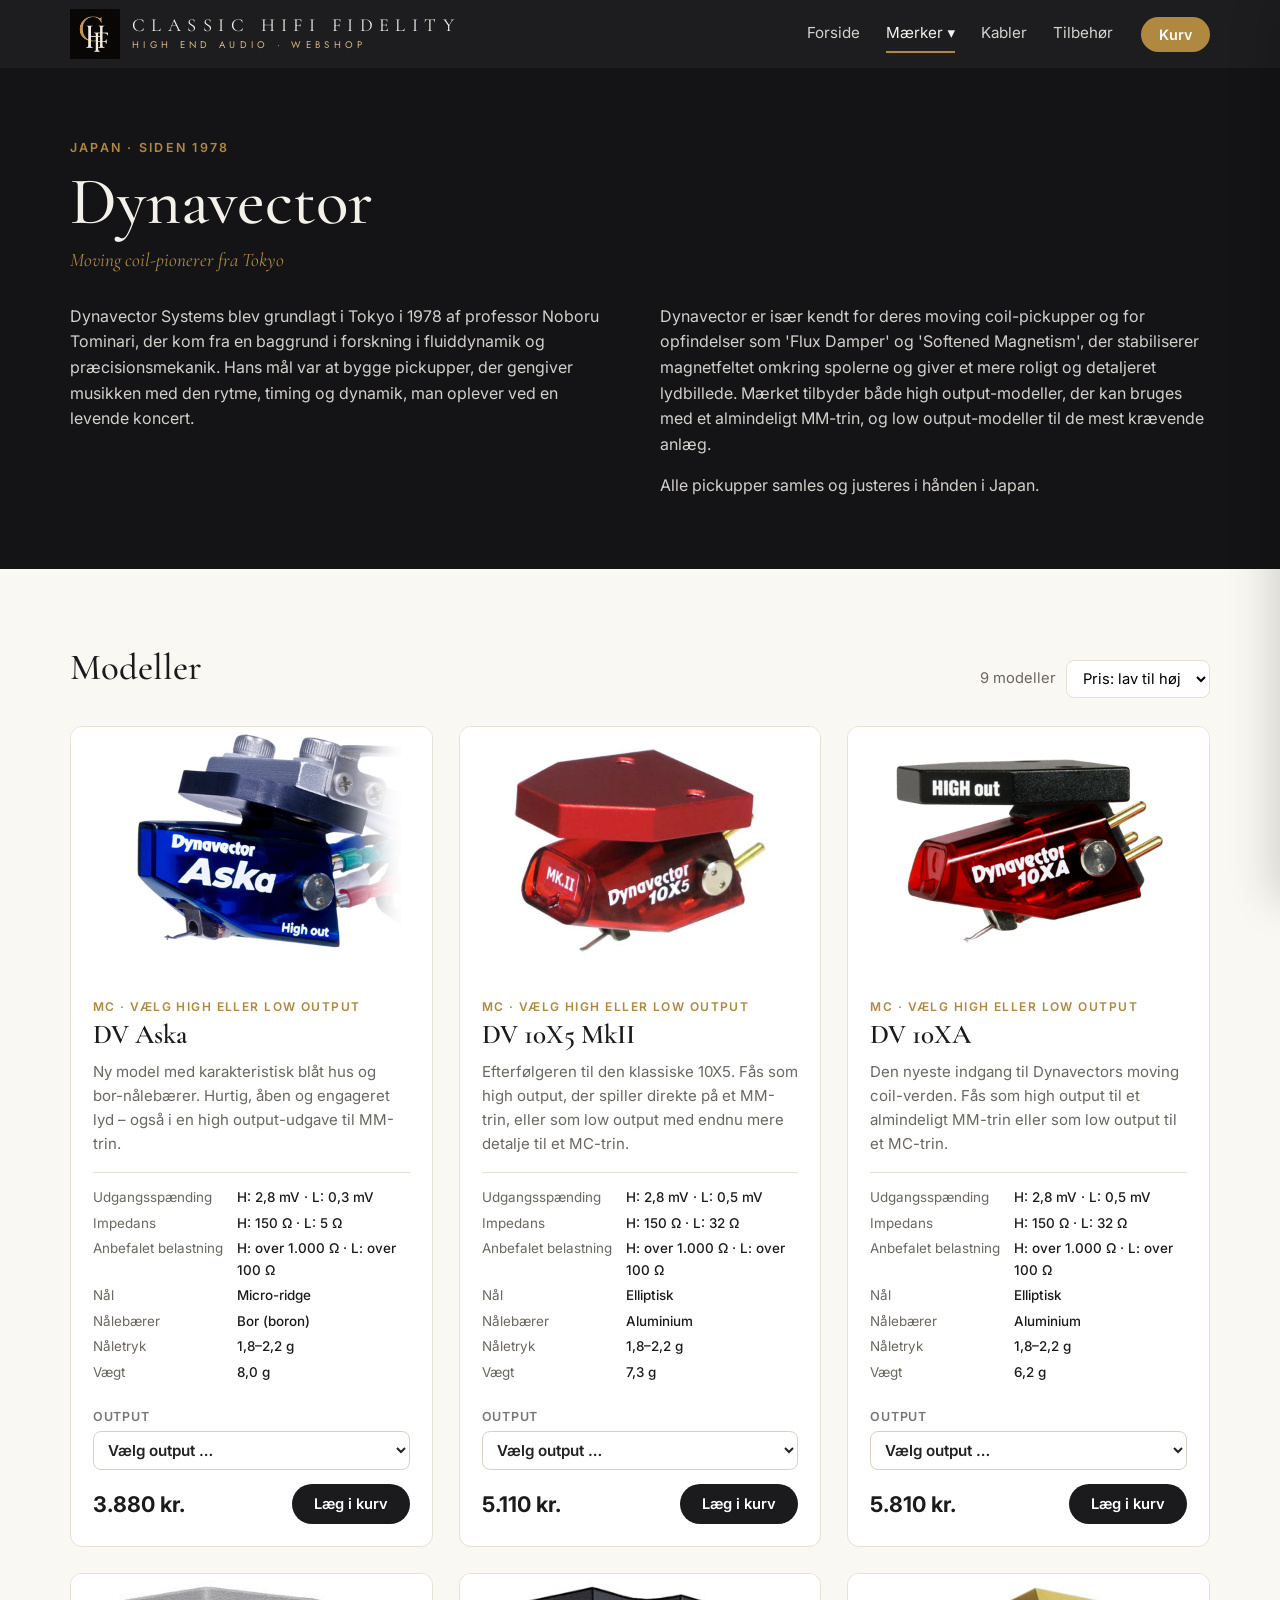
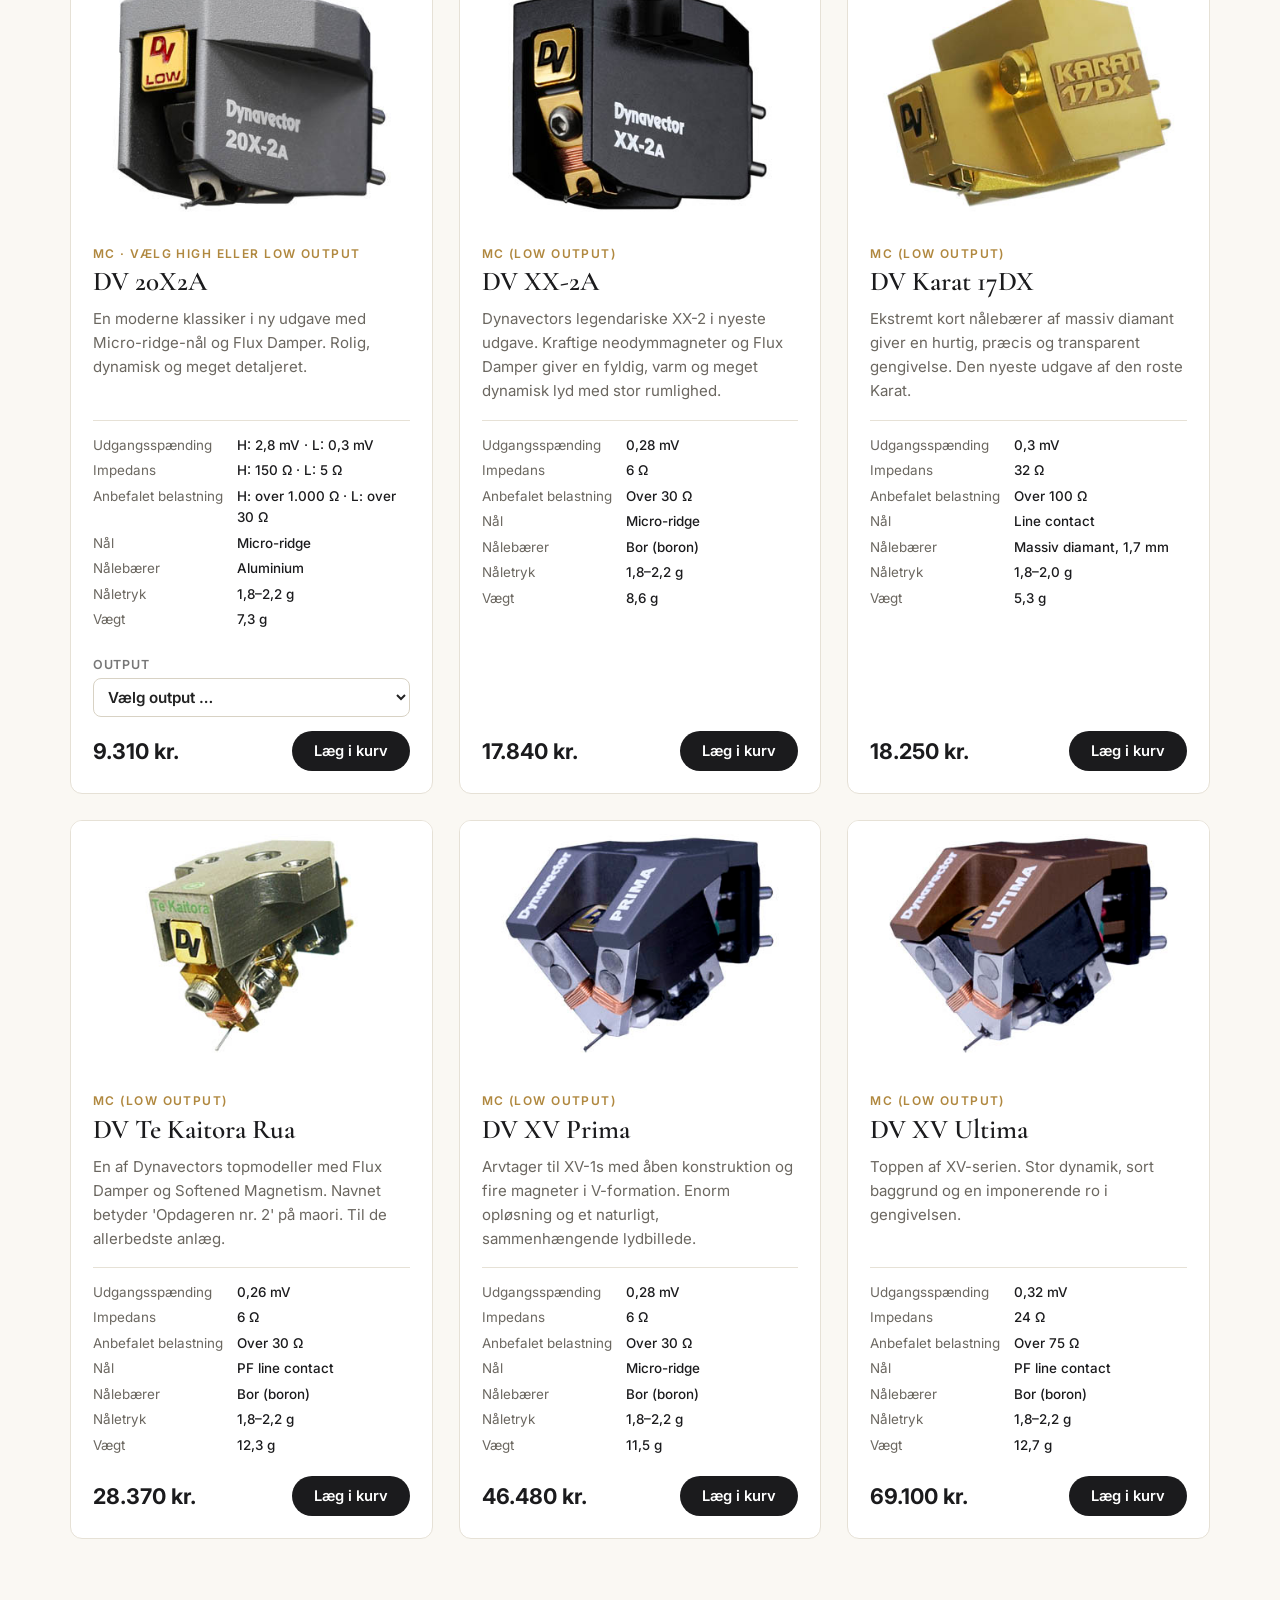
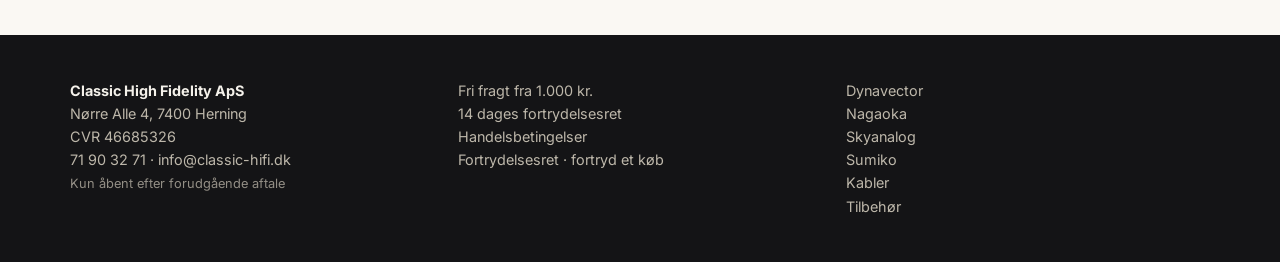
==== commit 1090fa20: "Versionsnummer på css/js-links, så iPad henter nye filer med det samme Co-Authored-By: Claude Opus 5" ====
--- a/dynavector.html
+++ b/dynavector.html
@@ -5,14 +5,14 @@
   <meta name="viewport" content="width=device-width, initial-scale=1">
   <link rel="preconnect" href="https://fonts.googleapis.com">
   <link href="https://fonts.googleapis.com/css2?family=Cormorant+Garamond:wght@500;600&family=Inter:wght@400;500;600;700&family=Jost:wght@400&display=swap" rel="stylesheet">
-  <link rel="stylesheet" href="css/style.css">
+  <link rel="stylesheet" href="css/style.css?v=202611131947">
   <link rel="icon" type="image/png" sizes="32x32" href="img/favicon-32.png">
   <link rel="apple-touch-icon" href="img/apple-touch-icon.png">
-  <script src="js/products.js" defer></script>
-  <script src="js/cardas.js" defer></script>
-  <script src="js/skyanalog.js" defer></script>
-  <script src="js/sumiko.js" defer></script>
-  <script src="js/shop.js" defer></script>
+  <script src="js/products.js?v=202611131947" defer></script>
+  <script src="js/cardas.js?v=202611131947" defer></script>
+  <script src="js/skyanalog.js?v=202611131947" defer></script>
+  <script src="js/sumiko.js?v=202611131947" defer></script>
+  <script src="js/shop.js?v=202611131947" defer></script>
   <title>Dynavector pickupper – Classic HiFi Fidelity</title>
 </head>
 <body data-page="dynavector">
--- a/css/style.css
+++ b/css/style.css
@@ -26,15 +26,18 @@
 .logo-text { display: flex; flex-direction: column; }
 .logo-name { font-family: "Cormorant Garamond", Georgia, serif; font-size: 1.15rem; font-weight: 400; letter-spacing: .35em; line-height: 1.2; text-transform: uppercase; color: #f3efe8; }
 .logo-sub { font-family: Jost, "Segoe UI", sans-serif; font-size: .6rem; letter-spacing: .45em; text-transform: uppercase; color: #dab981; margin-top: 2px; }
-@media (max-width: 480px) { .logo-name { font-size: .95rem; letter-spacing: .25em; } .logo-mark { width: 42px; height: 42px; } }
+@media (max-width: 480px) { .logo { gap: 8px; } .logo-name { font-size: .78rem; letter-spacing: .14em; } .logo-sub { font-size: .5rem; letter-spacing: .22em; } .logo-mark { width: 38px; height: 38px; } }
+.logo-sub, .logo-name { white-space: nowrap; }
 .logo-disc { width: 26px; height: 26px; border-radius: 50%; background: radial-gradient(circle, var(--gold) 0 18%, #111 19% 30%, #2a2a2a 31% 34%, #111 35% 60%, #2a2a2a 61% 64%, #111 65%); border: 1px solid #444; }
 .main-nav { display: flex; gap: 26px; margin-left: auto; align-items: center; }
-.main-nav a, .dropdown > span { text-decoration: none; font-size: .95rem; opacity: .85; cursor: pointer; padding: 6px 0; border-bottom: 2px solid transparent; }
-.main-nav a:hover, .dropdown > span:hover { opacity: 1; }
+.main-nav a, .dropdown > .dropdown-toggle { text-decoration: none; font-size: .95rem; opacity: .85; cursor: pointer; padding: 6px 0; border-bottom: 2px solid transparent; }
+.main-nav a:hover, .dropdown > .dropdown-toggle:hover { opacity: 1; }
 .main-nav .active { opacity: 1; border-color: var(--gold); }
 .dropdown { position: relative; }
 .dropdown-menu { position: absolute; top: 100%; left: -16px; min-width: 180px; padding: 8px; background: #1f1f22; border-radius: 10px; box-shadow: 0 12px 30px rgba(0,0,0,.35); display: none; flex-direction: column; }
-.dropdown:hover .dropdown-menu, .dropdown:focus-within .dropdown-menu { display: flex; }
+.dropdown-toggle { white-space: nowrap; font: inherit; color: inherit; background: none; border-top: 0; border-left: 0; border-right: 0; }
+@media (hover: hover) { .dropdown:hover .dropdown-menu { display: flex; } }
+.dropdown.open .dropdown-menu, .dropdown:focus-within .dropdown-menu { display: flex; }
 .dropdown-menu a { padding: 10px 12px; border-radius: 6px; border: 0 !important; }
 .dropdown-menu a:hover, .dropdown-menu a.active { background: #2c2c30; }
 .cart-btn { background: var(--gold); color: #fff; border: 0; border-radius: 999px; padding: 9px 18px; font: 600 .9rem var(--sans); cursor: pointer; display: flex; gap: 8px; align-items: center; }
@@ -58,9 +61,14 @@
 .hero p { font-size: 1.1rem; opacity: .8; max-width: 520px; }
 .hero-actions { display: flex; gap: 12px; margin-top: 30px; flex-wrap: wrap; }
 .record { aspect-ratio: 1; width: 100%; max-width: 420px; justify-self: center; border-radius: 50%; animation: spin 12s linear infinite;
-  background: radial-gradient(circle, var(--gold) 0 14%, #111 14.5% 16%, transparent 16.5%),
-    repeating-radial-gradient(circle, #151515 0 2px, #1d1d1d 2px 4px);
-  box-shadow: 0 30px 80px rgba(0,0,0,.6), inset 0 0 0 1px #333; }
+  background:
+    /* guld-centrum */
+    radial-gradient(circle, var(--gold) 0 14%, #111 14.5% 16%, transparent 16.5%),
+    /* lysrefleks, der viser at pladen drejer */
+    conic-gradient(from 20deg, rgba(255,255,255,0) 0deg, rgba(255,240,210,.10) 30deg, rgba(255,255,255,0) 60deg, rgba(255,255,255,0) 180deg, rgba(255,240,210,.08) 210deg, rgba(255,255,255,0) 240deg),
+    /* riller */
+    repeating-radial-gradient(circle, #121212 0 2px, #222 2px 3px, #161616 3px 4px);
+  box-shadow: 0 30px 80px rgba(0,0,0,.6), 0 0 60px rgba(176,136,63,.18), inset 0 0 0 2px rgba(176,136,63,.55), inset 0 0 0 6px #111; }
 @keyframes spin { to { transform: rotate(360deg); } }
 @media (prefers-reduced-motion: reduce) { .record { animation: none; } }
 
@@ -132,6 +140,11 @@
 .cart-foot { padding: 20px 22px; border-top: 1px solid var(--line); }
 .cart-sum { display: flex; justify-content: space-between; margin-bottom: 14px; }
 .cart-foot .btn { width: 100%; }
+.checkout-msg { margin: 12px 0 0; padding: 10px 12px; border-radius: 6px; background: #fbeaea; color: #8a1f1f; font-size: .85rem; }
+.checkout-note { margin: 10px 0 0; text-align: center; font-size: .75rem; color: var(--muted, #777); }
+.thanks { text-align: center; max-width: 620px; margin: 0 auto; padding: 80px 0; }
+.thanks h1 { margin-bottom: 12px; }
+.thanks .btn { margin-top: 24px; }
 
 /* Footer */
 .site-footer { background: var(--dark); color: #bdb7aa; padding: 44px 0; font-size: .9rem; }
@@ -139,12 +152,19 @@
 .site-footer strong { color: #f4f1ea; }
 .site-footer a { text-decoration: none; }
 .site-footer a:hover { color: var(--gold); }
+.footer-note { font-size: .8rem; opacity: .75; }
 
 /* Responsive */
 @media (max-width: 900px) {
   .hero-inner { grid-template-columns: 1fr; }
   .record { max-width: 260px; }
   .featured { grid-template-columns: 1fr 1fr; }
+}
+@media (min-width: 681px) and (max-width: 900px) {
+  .header-inner { gap: 16px; }
+  .main-nav { gap: 18px; }
+  .logo-name { font-size: 1rem; letter-spacing: .2em; }
+  .logo-sub { letter-spacing: .18em; }
 }
 @media (max-width: 680px) {
   .wrap { padding: 0 16px; }
@@ -152,7 +172,7 @@
   .header-inner { gap: 12px; }
   .main-nav { display: none; position: absolute; top: 68px; left: 0; right: 0; background: var(--dark); flex-direction: column; align-items: stretch; gap: 0; padding: 8px 16px 16px; }
   .menu-open .main-nav { display: flex; }
-  .main-nav a, .dropdown > span { padding: 12px 0; border: 0; }
+  .main-nav a, .dropdown > .dropdown-toggle { padding: 12px 0; border: 0; }
   .dropdown-menu { display: flex; position: static; background: none; box-shadow: none; padding: 0 0 0 14px; }
   .brand-cards, .usp, .footer-inner { grid-template-columns: 1fr; }
   .hero { padding: 60px 0; }
@@ -163,9 +183,9 @@
 .product-img img, .cart-thumb img { aspect-ratio: 320 / 220; object-fit: contain; background: #fff; }
 
 /* Valg af længde/stik på kabler */
-.variants { display: grid; grid-template-columns: 1fr 1fr; gap: 10px; margin: 4px 0 14px; }
+.variants { display: grid; grid-template-columns: minmax(0, 1fr) minmax(0, 1fr); gap: 10px; margin: 4px 0 14px; }
 .variants label { display: flex; flex-direction: column; gap: 4px; font-size: .78rem; font-weight: 600; text-transform: uppercase; letter-spacing: .06em; color: #777; }
-.variants select { font: inherit; font-size: .95rem; text-transform: none; letter-spacing: 0; color: #222; padding: 8px 10px; border: 1px solid #d8d2c4; border-radius: 8px; background: #fff; }
+.variants select { width: 100%; min-width: 0; font: inherit; font-size: .95rem; text-transform: none; letter-spacing: 0; color: #222; padding: 8px 10px; border: 1px solid #d8d2c4; border-radius: 8px; background: #fff; }
 @media (max-width: 420px) { .variants { grid-template-columns: 1fr; } }
 
 /* Grupper på kabelsiden */
@@ -176,5 +196,39 @@
 .group-nav a { padding: 7px 14px; border: 1px solid rgba(255,255,255,.25); border-radius: 999px; color: inherit; text-decoration: none; font-size: .9rem; }
 .group-nav a:hover { border-color: #c9a24b; color: #c9a24b; }
 
-.variants.single { grid-template-columns: 1fr; }
+.variants.single { grid-template-columns: minmax(0, 1fr); }
 .variants select.needs-choice { border-color: #c0392b; box-shadow: 0 0 0 3px rgba(192,57,43,.18); }
+
+/* ---------- Juridiske sider (handelsbetingelser, fortrydelsesret) ---------- */
+.legal { max-width: 760px; margin: 0 auto; padding: 56px 0 72px; line-height: 1.65; }
+.legal h1 { margin: 0 0 8px; }
+.legal .updated { color: var(--muted); font-size: .88rem; margin: 0 0 32px; }
+.legal h2 { font-size: 1.35rem; margin: 40px 0 10px; }
+.legal h3 { font-size: 1.02rem; margin: 22px 0 6px; }
+.legal ul { padding-left: 1.2em; }
+.legal li { margin: 4px 0; }
+.legal .toc { display: flex; flex-wrap: wrap; gap: 8px 18px; padding: 14px 18px; border: 1px solid var(--line); border-radius: 8px; font-size: .9rem; }
+.legal .note { padding: 14px 18px; border-left: 3px solid var(--gold); background: #faf6ee; border-radius: 0 8px 8px 0; }
+.legal .formular { padding: 18px 22px; border: 1px dashed #bbb; border-radius: 8px; background: #fff; }
+.withdraw-form { display: grid; gap: 14px; padding: 22px; border: 1px solid var(--line); border-radius: 10px; background: #fff; }
+.withdraw-form label { display: grid; gap: 5px; font-size: .9rem; font-weight: 500; }
+.withdraw-form input, .withdraw-form textarea { font: inherit; padding: 10px 12px; border: 1px solid #ccc; border-radius: 6px; }
+.withdraw-form .btn { justify-self: start; }
+.withdraw-confirm { padding: 16px 18px; border-radius: 8px; background: #faf6ee; }
+.withdraw-confirm .btn { margin-top: 10px; margin-right: 8px; }
+.checkout-terms { margin: 10px 0 0; font-size: .75rem; text-align: center; color: var(--muted); }
+.checkout-terms a { color: inherit; }
+.withdraw-form[hidden], .withdraw-confirm[hidden] { display: none; }
+
+/* Produktkort i samme række flugter: type, navn, tekst, data, valg og pris ligger på samme linjer. */
+@supports (grid-template-rows: subgrid) {
+  /* Afstanden mellem rækkerne ligger som margin på kortet, så den ikke lægges ind mellem kortets egne linjer. */
+  .grid:has(> .product) { row-gap: 0; }
+  .grid > .product { display: grid; grid-template-columns: minmax(0, 1fr); grid-row: span 7; grid-template-rows: subgrid; row-gap: 0; margin-bottom: 26px; min-width: 0; }
+  .grid > .product > .product-body { display: contents; }
+  .grid > .product > .product-body > * { margin-left: 22px; margin-right: 22px; }
+  .grid > .product .product-type { margin-top: 22px; }
+  .grid > .product .product-foot { margin-top: 0; margin-bottom: 22px; align-self: end; }
+  .grid > .product .specs { align-self: start; }
+}
+.variants.none { margin-top: 0; margin-bottom: 0; }
